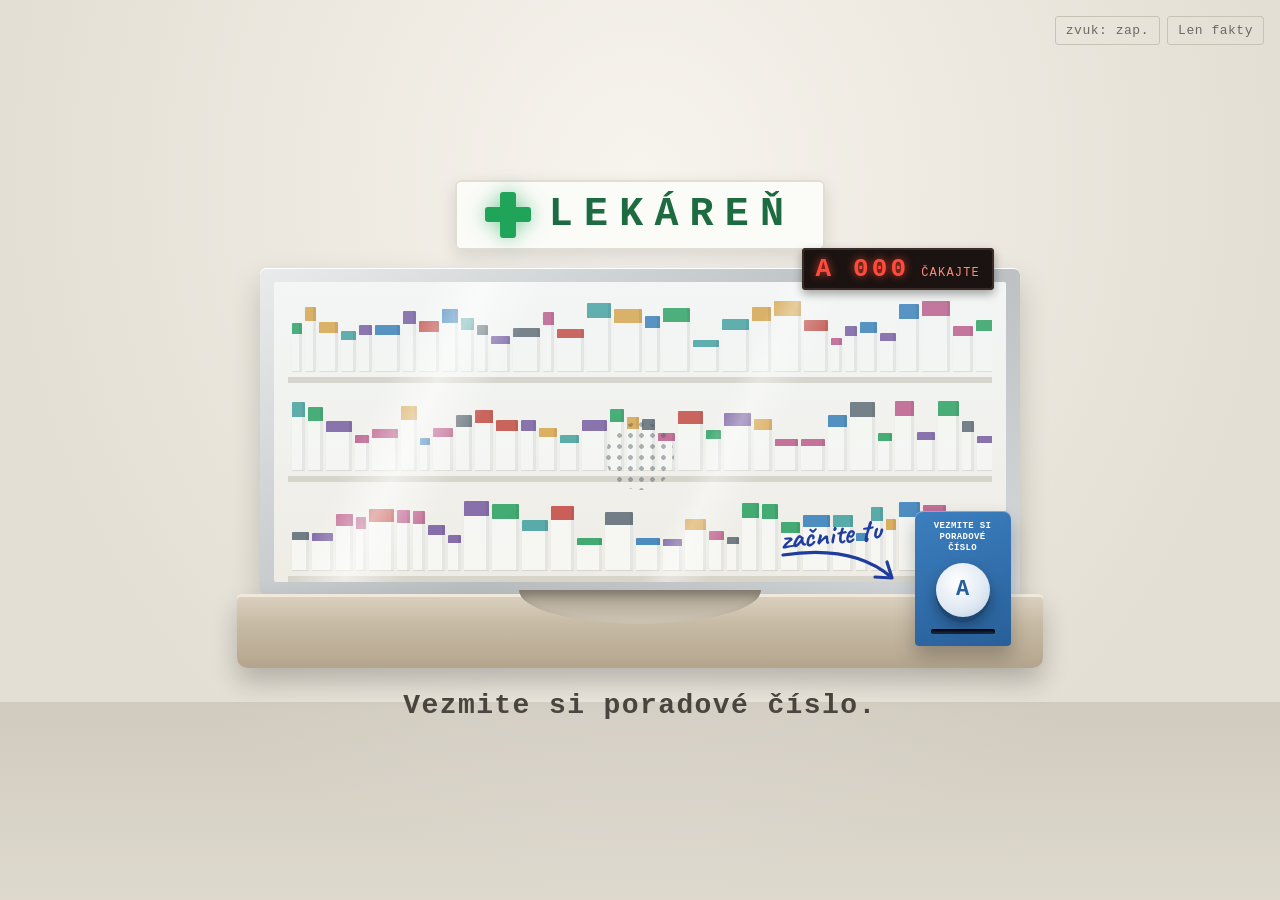
==== index.html @ cc77c257 "zverejnenie 2026-11-03 (twitter@22cfc3b)" ====
<!DOCTYPE html>
<html lang="sk">
<head>
<meta charset="utf-8">
<meta name="viewport" content="width=device-width, initial-scale=1">
<title>Ste na rade — lieková politika z prvej línie</title>
<meta name="description" content="Názory lekárnika na liekovú politiku ako pás z pokladničnej tlačiarne. Prototyp.">
<link rel="icon" href="data:image/svg+xml,%3Csvg xmlns=%22http://www.w3.org/2000/svg%22 viewBox=%220 0 16 16%22%3E%3Crect x=%223%22 y=%221%22 width=%2210%22 height=%2214%22 fill=%22%23f4f1ea%22/%3E%3Crect x=%225%22 y=%227%22 width=%226%22 height=%222%22 fill=%22%23c8322a%22/%3E%3C/svg%3E">
<link rel="stylesheet" href="styl.css">
</head>
<body class="na-uvode">

<button id="len-fakty" class="roh" type="button" aria-haspopup="dialog">Len fakty</button>
<button id="zvuk" class="roh roh-2" type="button" aria-pressed="true" title="Zvuk">zvuk: zap.</button>

<!-- SCÉNA 0: lekáreň, okienko a poradové číslo -->
<section id="uvod" aria-label="Úvod">
  <div class="lekaren">
    <div class="tabula" aria-hidden="true"><span class="kriz"></span><span class="tabula-text">LEKÁREŇ</span></div>

    <div class="okno-ram">
      <div class="displej" aria-live="polite"><span class="displej-cislo" id="displej-cislo">A&nbsp;000</span><span class="displej-okienko" id="displej-okienko">čakajte</span></div>
      <div class="okno">
        <div class="regaly" id="regaly" aria-hidden="true"></div>
        <div class="sklo-odlesk" aria-hidden="true"></div>
        <div class="mriezka" aria-hidden="true"></div>
      </div>
    </div>

    <div class="pult-lekarne">
      <div class="miska-vydaj" aria-hidden="true"></div>
      <div class="automat">
        <div class="automat-stitok">Vezmite si<br>poradové číslo</div>
        <button id="zvoncek" class="automat-tlacidlo" type="button" aria-label="Vziať si poradové číslo a začať">
          <span>A</span>
        </button>
        <div class="automat-strbina" aria-hidden="true"></div>
        <div class="sem-pero" aria-hidden="true">
          <span class="sem-text">začnite tu</span>
          <svg viewBox="0 0 120 50"><path class="sem-sipka" d="M6 8 C 46 2, 86 6, 114 30"/><path class="sem-hrot" d="M98 30 L 115 31 L 110 15"/></svg>
        </div>
        <div class="poradovy-listok" id="poradovy-listok" aria-hidden="true">
          <small>LEKÁREŇ</small><b>A 001</b><small>okienko 1</small>
        </div>
      </div>
    </div>
  </div>
  <p class="ste-na-rade" id="ste-na-rade">Vezmite si poradové číslo.</p>
</section>

<!-- TLAČIAREŇ + PÁS -->
<main id="pult" hidden>
  <div class="tlaciaren" aria-hidden="true"><div class="strbina"></div></div>

  <div id="stol" class="stol">
  <article id="pas" class="pas stara" aria-live="polite">
    <!-- Scéna 1: účtenka (č. 010) -->
    <div class="r stred tlmene">LEKÁREŇ ▒▒▒▒▒▒▒▒</div>
    <div class="r stred tlmene">▒▒▒▒▒▒▒▒▒▒ ▒▒ · IČO ▒▒▒▒▒▒▒▒</div>
    <div class="r ciara"></div>
    <div class="r riadok"><span>Liek na cholesterol, 90 tbl</span><span>1,76</span></div>
    <div class="r drobne">úhrada ZP 2,97</div>
    <div class="r riadok"><span>Biologický liek, injekcia</span><span>0,00</span></div>
    <div class="r drobne"><span id="dokaz1">úhrada ZP 1&nbsp;957,64</span></div>
    <div class="r riadok tlmene"><span>zaokrúhlenie</span><span>−0,01</span></div>
    <div class="r ciara"></div>
    <div class="r velke"><span>SPOLU</span><span>1,75&nbsp;€</span></div>
    <div class="r ciara bodky"></div>

    <div class="r stieracie" id="stieracie">
      <div class="pod rukou" aria-label="Dopísané perom: za vás zaplatila poisťovňa 1 960,61 eur">
        <div class="ruka-1">za vás zaplatila poisťovňa:</div>
        <div class="ruka-2">1&nbsp;960,61&nbsp;€</div>
        <svg class="podciarknutie" viewBox="0 0 220 14" aria-hidden="true"><path d="M4 9 C 40 3, 80 12, 120 6 S 190 4, 216 8"/></svg>
      </div>
      <canvas id="vrstva" aria-hidden="true"></canvas>
      <button id="odkryt" class="odkryt" type="button">alebo odkryť klávesnicou</button>
    </div>

    <div class="r po-odkryti stred tlmene drobne-pozn">↑ dopísané perom. Na doklade je to len v drobnom riadku „úhrada ZP“.</div>
    <div class="trhanie" aria-hidden="true"></div>
  </article>

  <!-- Správna účtenka (návrh z č. 010) -->
  <article id="pas2" class="pas novy" hidden>
    <div class="r rukou odozva" id="odozva1"></div>
    <div class="r stred maly cerveny">Takto by mohla vyzerať</div>
    <div class="r stred tlmene">LEKÁREŇ ▒▒▒▒▒▒▒▒</div>
    <div class="r ciara"></div>
    <div class="r riadok"><span>Liek na cholesterol, 90 tbl</span></div>
    <div class="r riadok"><span>Biologický liek, injekcia</span></div>
    <div class="r ciara"></div>
    <div class="r suma"><span>Hodnota liekov</span><b>1&nbsp;962,37&nbsp;€</b></div>
    <div class="r suma hlavna"><span>Uhradila vaša poisťovňa</span><b>1&nbsp;960,61&nbsp;€</b></div>
    <div class="r suma"><span>Váš doplatok</span><b>1,76&nbsp;€</b></div>
    <div class="r ciara bodky"></div>
    <div class="r stred">Vaše dnešné lieky z 99,9&nbsp;% zaplatilo verejné zdravotné poistenie. Odvody všetkých poistencov, aj vaše.</div>
    <div class="r zdroj">Zdroj: skutočný doklad z lekárne, október 2026, anonymizovaný. Príspevok č. 10.</div>
    <div class="r ciara bodky"></div>
    <div class="r stred dalsi"><button class="dalsi-btn" id="na-scenu2" type="button">Ďalší, prosím ›</button></div>
    <div class="trhanie" aria-hidden="true"></div>
  </article>
  </div>

  <!-- SCÉNA 2: 1 cent za 5 centov (č. 001) -->
  <div id="stol2" class="stol" hidden>
  <article id="pas3" class="pas stara" aria-live="polite">
    <div class="r stred tlmene">LEKÁREŇ ▒▒▒▒▒▒▒▒</div>
    <div class="r ciara"></div>
    <div class="r riadok"><span>Výživa na lekársky predpis</span><span>0,01</span></div>
    <div class="r drobne">úhrada ZP 37,40</div>
    <div class="r ciara"></div>
    <div class="r velke"><span>DOPLATOK</span><span>0,01&nbsp;€</span></div>
    <div class="r ciara bodky"></div>
    <div class="r stred maly">platba v hotovosti</div>

    <div class="r po-minci riadok"><span>zaokrúhlenie</span><span>+0,04</span></div>
    <div class="r po-minci velke"><span>HOTOVOSŤ</span><span>0,05&nbsp;€</span></div>
    <div class="r po-platbe riadok"><span>prijaté</span><span id="prijate">0,05</span></div>
    <div class="r po-platbe riadok tlmene"><span>vrátené</span><span id="vratene">0,00</span></div>
    <div class="r po-platbe rukou poznamka-pero">liek za 1 cent, zaplatené 5 centov</div>
    <div class="r po-platbe stred dalsi"><button class="dalsi-btn" id="vynimka" type="button">Je to výnimka?</button></div>

    <div class="r po-vynimke stred maly">všetky lieky s doplatkom v zozname</div>
    <div class="r po-vynimke bodky-graf"><canvas id="bodky" role="img" aria-label="2 510 bodiek: 1 992 plných a 518 prázdnych"></canvas></div>
    <div class="r po-vynimke stred legenda">● nekončí na 0 ani 5 centov &nbsp; ○ končí</div>
    <div class="r po-vynimke stred obrovske-cierne"><span id="dokaz2">79&nbsp;%</span></div>
    <div class="r po-vynimke stred">doplatkov sa v hotovosti nedá zaplatiť presne<br>(1&nbsp;992 z 2&nbsp;510 liekov).</div>
    <div class="r po-vynimke stred tlmene">51 liekov má doplatok pod 10 centov.</div>
    <div class="r po-vynimke zdroj">Zdroj: zoznam kategorizovaných liekov MZ SR k 1. 10. 2026, lieky na recept v lekárni. Bloček z lekárne, október 2026. Príspevok č. 1.</div>
    <div class="trhanie" aria-hidden="true"></div>
  </article>

  <article id="pas4" class="pas novy" hidden>
    <div class="r rukou odozva" id="odozva2"></div>
    <div class="r stred maly cerveny">Takto by to mohlo byť</div>
    <div class="r stred tlmene">LEKÁREŇ ▒▒▒▒▒▒▒▒</div>
    <div class="r ciara"></div>
    <div class="r riadok"><span>Výživa na lekársky predpis</span><span>0,00</span></div>
    <div class="r ciara"></div>
    <div class="r velke cerveny"><span>DOPLATOK</span><span>0,00&nbsp;€</span></div>
    <div class="r ciara bodky"></div>
    <div class="r navrh-riadok"><b>1.</b> Doplatok v zozname je vždy násobkom 5 centov.</div>
    <div class="r navrh-riadok"><b>2.</b> Doplatok pod 0,10&nbsp;€ je 0&nbsp;€.</div>
    <div class="r stred">Zaokrúhli sa raz, v zozname. Nie každý deň pri tisíckach pokladní. V hotovosti aj kartou rovnaká suma.</div>
    <div class="r ciara bodky"></div>
    <div class="r stred dalsi"><button class="dalsi-btn" id="na-scenu3" type="button">Ďalší, prosím ›</button></div>
    <div class="trhanie" aria-hidden="true"></div>
  </article>
  </div>

  <!-- SCÉNA 3: Tá istá tableta, dve ceny (č. 012) -->
  <div id="stol3" class="stol" hidden>
  <article id="pas5" class="pas stara" aria-live="polite">
    <div class="r stred tlmene">LEKÁREŇ ▒▒▒▒▒▒▒▒</div>
    <div class="r ciara"></div>
    <div class="r riadok"><span>Jardiance 10 mg · 1 tableta</span></div>
    <div class="r drobne">oficiálna cena bez DPH, vrátane prirážok</div>
    <div class="r ciara"></div>
    <div class="r velke"><span>SLOVENSKO</span><span>1,32&nbsp;€</span></div>
    <div class="r ciara bodky"></div>

    <div class="r po-hranici riadok"><span>Nemecko, rovnaká tableta</span><span>1,99</span></div>
    <div class="r po-hranici rukou poznamka-pero">o 0,67 € viac za to isté</div>
    <div class="r po-hranici ciara"></div>
    <div class="r po-hranici stred maly">ale je 1,32 € skutočná cena?</div>
    <div class="r po-hranici stred">Pri chorobe obličiek platí neverejná zmluva so zľavou.</div>
    <div class="r po-hranici velke s-pruhom"><span>SKUTOČNÁ</span><button type="button" class="zaciernene" id="pruh" aria-label="Začiernená suma. Skúsiť odkryť.">&nbsp;</button></div>
    <div class="r po-hranici stred tlmene drobne-pozn" id="pruh-pokyn">kliknite na čierny pruh</div>
    <div class="r po-pruhu rukou poznamka-pero">Výška zľavy je v dokumentoch začiernená. Nevie ju pacient, lekárnik ani verejnosť.</div>
    <div class="r po-pruhu zdroj">Zdroj: zoznam kategorizovaných liekov MZ SR k 1. 10. 2026 (90 tbl 124,88 € s 5 % DPH), DocMorris 15. 10. 2026 (100 tbl 236,43 € s 19 % DPH), rozhodnutie MZ SR R 9021. Príspevok č. 12.</div>
    <div class="trhanie" aria-hidden="true"></div>
  </article>

  <article id="pas6" class="pas novy" hidden>
    <div class="r rukou odozva" id="odozva3"></div>
    <div class="r stred maly cerveny">Takto by to mohlo byť</div>
    <div class="r stred tlmene">LEKÁREŇ ▒▒▒▒▒▒▒▒</div>
    <div class="r ciara"></div>
    <div class="r riadok"><span>Jardiance 10 mg · 1 tableta</span></div>
    <div class="r ciara"></div>
    <div class="r velke cerveny"><span>CENA</span><span>JEDNA&nbsp;PRE&nbsp;EÚ</span></div>
    <div class="r ciara bodky"></div>
    <div class="r navrh-riadok"><b>1.</b> Ceny liekov vyjednávať spoločne za celú EÚ, nie 27 tajných dohôd.</div>
    <div class="r navrh-riadok"><b>2.</b> Kým sa štáty dohodnú: doma zverejniť ročný súhrn, koľko ušetrili všetky dôverné zmluvy spolu.</div>
    <div class="r stred">Kupujúci so 450 miliónmi ľudí má inú vyjednávaciu silu ako Slovensko s piatimi miliónmi.</div>
    <div class="r ciara bodky"></div>
    <div class="r stred dalsi"><button class="dalsi-btn" id="na-scenu4" type="button">Ďalší, prosím ›</button></div>
    <div class="trhanie" aria-hidden="true"></div>
  </article>
  </div>

  <div id="hranica" class="platba hranica" hidden>
    <p class="pokyn rukou" id="hranica-pokyn">Potiahnite tabletu cez hranicu.</p>
    <div class="cena-tablety" id="cena-tab" aria-live="polite">1,32&nbsp;€</div>
    <div class="trat" id="trat">
      <span class="krajina vlavo">SLOVENSKO</span>
      <span class="ciara-hranice" aria-hidden="true"></span>
      <span class="krajina vpravo">NEMECKO</span>
      <button class="tableta" id="tableta" type="button" aria-label="Tableta Jardiance. Šípkou doprava ju posuniete do Nemecka."></button>
    </div>
  </div>

  <!-- SCÉNA 4: Liek v boxe (č. 013) -->
  <div id="stol4" class="stol" hidden>
  <article id="pas7" class="pas stara" aria-live="polite">
    <div class="r stred tlmene">E-SHOP LEKÁRNE ▒▒▒▒▒▒</div>
    <div class="r stred maly">objednávka</div>
    <div class="r ciara"></div>
    <div class="r riadok"><span>Paralen 500, 1 balenie</span></div>
    <div class="r drobne">uchovávajte pri teplote do 25 °C</div>
    <div class="r ciara"></div>
    <div class="r riadok"><span>doprava</span><span>výdajný box</span></div>
    <div class="r riadok tlmene"><span>uloženie v boxe</span><span>až 2 dni</span></div>
    <div class="r ciara bodky"></div>

    <div class="r po-lete stred maly">leto 2026</div>
    <div class="r po-lete stred">Tretie najteplejšie leto od roku 1931.</div>
    <div class="r po-lete riadok"><span>Hurbanovo, dni nad 30 °C</span><span>56</span></div>
    <div class="r po-lete velke"><span>MAX.</span><span>42,2&nbsp;°C</span></div>
    <div class="r po-lete drobne">6. 8. 2026, Dolné Plachtince, v tieni, rekord SR</div>
    <div class="r po-lete ciara"></div>
    <div class="r po-lete stred maly">záznam teploty</div>
    <div class="r po-lete riadok"><span>v lekárni</span><span>každé 2 hodiny</span></div>
    <div class="r po-lete drobne">kalibrovaný teplomer, záznamy 12 mesiacov</div>
    <div class="r po-lete velke s-pruhom"><span>V BOXE</span><span id="dokaz4">—</span></div>
    <div class="r po-lete zdroj">Zdroj: SHMÚ, zhodnotenie leta 2026; vyhláška 129/2012 Z. z. § 30; vyhláška 21/2012 Z. z. § 5; písomná informácia Paralen 500. Príspevok č. 13.</div>
    <div class="trhanie" aria-hidden="true"></div>
  </article>

  <article id="pas8" class="pas novy" hidden>
    <div class="r rukou odozva" id="odozva4"></div>
    <div class="r stred maly cerveny">Takto by to mohlo byť</div>
    <div class="r stred tlmene">E-SHOP LEKÁRNE ▒▒▒▒▒▒</div>
    <div class="r ciara"></div>
    <div class="r riadok"><span>Paralen 500, 1 balenie</span></div>
    <div class="r drobne">uchovávajte pri teplote do 25 °C</div>
    <div class="r ciara"></div>
    <div class="r velke cerveny"><span>TEPLOTA</span><span>ZAZNAMENANÁ</span></div>
    <div class="r ciara bodky"></div>
    <div class="r navrh-riadok"><b>1.</b> Liek s teplotnou požiadavkou posielať len so záznamom teploty. Stačí jednorazový teplotný indikátor v zásielke.</div>
    <div class="r navrh-riadok"><b>2.</b> Lieky do výdajných boxov neposielať. Doplniť to do vyhlášky.</div>
    <div class="r navrh-riadok"><b>3.</b> Pri kontrole internetového výdaja kontrolovať aj prepravu, nielen lekáreň.</div>
    <div class="r stred">Rovnaký liek, rovnaké pravidlá.</div>
    <div class="r ciara bodky"></div>
    <div class="r stred">Ďakujeme. Boli ste posledný v rade.</div>
    <div class="r stred dalsi"><button class="dalsi-btn" id="na-recept" type="button">Váš recept ›</button></div>
    <div class="trhanie" aria-hidden="true"></div>
  </article>
  </div>

  <div id="leto" class="platba leto" hidden>
    <p class="pokyn rukou" id="leto-pokyn">Podržte tlačidlo. Leto 2026 začína.</p>
    <div class="leto-scena">
      <div class="box" aria-hidden="true">
        <div class="dvierka"></div><div class="dvierka"></div><div class="dvierka"></div>
        <div class="dvierka otvorene"><span class="balenie">Paralen<br><small>do 25 °C</small></span></div>
        <div class="dvierka"></div><div class="dvierka"></div>
        <div class="box-stitok">VÝDAJNÝ BOX</div>
      </div>
      <div class="teplomer" aria-hidden="true">
        <div class="stupnica"><span style="bottom:calc(25/45*100%)">25</span><span style="bottom:calc(40/45*100%)">40</span></div>
        <div class="hranica-letaku" style="bottom:calc(25/45*100%)"><i>leták</i></div>
        <div class="rtut" id="rtut"></div>
      </div>
    </div>
    <div class="leto-udaje">
      <div><small>vonku v tieni</small><b id="leto-teplota">18,0&nbsp;°C</b></div>
      <div><small id="leto-mesiac">jún</small><b><span id="leto-dni">0 dní</span> nad 30&nbsp;°C</b></div>
    </div>
    <button class="podrzte" id="podrzte" type="button">podržte</button>
  </div>

  <!-- ZÁVER: váš recept -->
  <div id="stol5" class="stol" hidden>
  <article id="pas9" class="pas recept" aria-live="polite">
    <div class="r stred maly">váš recept</div>
    <div class="r stred tlmene drobne-pozn">Poskladaný z toho, ako ste hrali. Nikam sa neposiela.</div>
    <div class="r ciara"></div>
    <div class="r recept-obraz"><canvas id="plagat" width="1080" height="1350" role="img" aria-label="Váš recept: plagát z vašich pečiatok, mincí a lístkov"></canvas></div>
    <div class="r ciara bodky"></div>
    <div class="r stred dalsi"><button class="dalsi-btn" id="stiahni" type="button">Stiahnuť plagát (PNG)</button></div>
    <div class="r stred drobne-pozn">Celé príspevky: <a href="https://www.linkedin.com/in/juraj-zonnenschein" target="_blank" rel="noopener">LinkedIn</a> · <a href="https://x.com/jurzon" target="_blank" rel="noopener">X</a></div>
    <div class="r stred dalsi"><button class="dalsi-btn tichsie" id="znova" type="button">Ešte raz od začiatku</button></div>
    <div class="trhanie" aria-hidden="true"></div>
  </article>
  </div>

  <div id="platba" class="platba" hidden>
    <p class="pokyn rukou" id="pokyn">Zaplaťte doplatok 0,01 €. Kliknite na mincu.</p>
    <div class="mince" role="group" aria-label="Mince">
      <button class="minca medena" data-c="1" type="button" aria-label="1 cent"><b>1</b><i>cent</i></button>
      <button class="minca medena" data-c="2" type="button" aria-label="2 centy"><b>2</b><i>centy</i></button>
      <button class="minca medena" data-c="5" type="button" aria-label="5 centov"><b>5</b><i>centov</i></button>
      <button class="minca zlta" data-c="10" type="button" aria-label="10 centov"><b>10</b><i>centov</i></button>
    </div>
    <div class="miska" aria-live="polite"><span class="v-miske" id="v-miske"></span><span class="suma-misky" id="suma-misky">0,00&nbsp;€</span></div>
  </div>
</main>

<!-- CHVÍĽA TICHA: reflektor, veta perom, pečiatka -->
<div id="reflektor" class="reflektor" hidden aria-hidden="true"></div>
<p id="ticho-veta" class="ticho-veta rukou" hidden></p>
<div id="ticho-ovladanie" class="ticho-ovladanie" hidden>
  <p>Kliknite na doklad a opečiatkujte ho.</p>
  <button id="peciatkuj" type="button">opečiatkovať</button>
</div>

<!-- MEDZIOBRAZOVKA: otáznik a lístky s nápadmi -->
<div id="medzi" class="medzi" hidden role="dialog" aria-modal="true" aria-labelledby="medzi-otazka">
  <svg class="otaznik" viewBox="0 0 200 240" aria-hidden="true">
    <path class="otaznik-tah" d="M58 78 C 52 30, 110 14, 138 42 C 166 70, 150 104, 118 120 C 98 130, 96 146, 98 168"/>
    <path class="otaznik-bod" d="M97 204 c 3 -4, 8 -2, 6 3 c -2 4, -8 3, -6 -3"/>
  </svg>
  <p id="medzi-otazka" class="otazka rukou"></p>
  <div class="listky" id="listky"></div>
  <p class="medzi-pozn">Vyberte jeden lístok. Nikam sa neposiela, ostáva len vo vašom prehliadači.</p>
</div>

<!-- LEN FAKTY -->
<dialog id="fakty" aria-label="Len fakty">
  <form method="dialog"><button class="zavriet" aria-label="Zavrieť">×</button></form>
  <h2>Len fakty</h2>
  <h3>Účtenka má ukázať, čo zaplatila poisťovňa</h3>
  <p>Pacient si odniesol lieky v hodnote 1&nbsp;962,37&nbsp;€ a zaplatil 1,75&nbsp;€. Poisťovňa uhradila 1&nbsp;960,61&nbsp;€ (99,9&nbsp;%). Na účtenke je najväčším písmom suma 1,75&nbsp;€.</p>
  <p><b>Návrh:</b> doklad z lekárne bude mať tri riadky veľkým písmom: hodnota liekov, úhrada poisťovne, doplatok. Lekáreň tieto údaje pri výdaji má.</p>
  <p class="tlmene">Zdroj: skutočný doklad z lekárne, október 2026, anonymizovaný.</p>
  <h3>1 cent za 5 centov</h3>
  <p>Na bločku z lekárne: doplatok za výživu na lekársky predpis 0,01&nbsp;€, zaokrúhlenie 0,04&nbsp;€, v hotovosti 0,05&nbsp;€. V zozname kategorizovaných liekov má 79&nbsp;% doplatkov (1&nbsp;992 z 2&nbsp;510) sumu, ktorá nekončí na 0 ani 5 centov, a 51 liekov má doplatok pod 10 centov.</p>
  <p><b>Návrh:</b> doplatok v zozname je vždy násobkom 5 centov a doplatok pod 0,10&nbsp;€ je 0&nbsp;€. Zaokrúhli sa raz, v zozname, a v hotovosti aj kartou sa zaplatí rovnako.</p>
  <p class="tlmene">Zdroj: zoznam kategorizovaných liekov MZ SR k 1. 10. 2026 (lieky na recept v lekárni).</p>
  <h3>Tá istá tableta, dve ceny</h3>
  <p>Jardiance 10 mg stojí na Slovensku oficiálne 1,32&nbsp;€ za tabletu a v Nemecku 1,99&nbsp;€ (bez DPH, vrátane prirážok distribúcie a lekárne). Pri chronickej chorobe obličiek platí na Slovensku neverejná zmluva so zľavou; jej výška je v dokumentoch začiernená.</p>
  <p><b>Návrh:</b> ceny liekov vyjednávať spoločne za celú EÚ namiesto 27 tajných dohôd. Kým sa na tom štáty dohodnú, zverejňovať aspoň ročný súhrn, koľko ušetrili všetky dôverné zmluvy spolu.</p>
  <p class="tlmene">Zdroj: zoznam kategorizovaných liekov MZ SR k 1. 10. 2026, DocMorris 15. 10. 2026, rozhodnutie MZ SR R 9021.</p>
  <h3>Liek v boxe</h3>
  <p>V letáku Paralenu stojí „Uchovávajte pri teplote do 25&nbsp;°C“. V lekárni teplotu stráži kalibrovaný teplomer so záznamom aspoň každé dve hodiny, záznamy sa uchovávajú 12 mesiacov. Ten istý liek z e-shopu môže vo výdajnom boxe čakať aj dva dni a teplotu v ňom nezapisuje nikto. Leto 2026 bolo podľa SHMÚ tretie najteplejšie od roku 1931; v Hurbanove bolo 56 dní nad 30&nbsp;°C a 6. 8. 2026 namerali v Dolných Plachtinciach 42,2&nbsp;°C v tieni, nový rekord SR.</p>
  <p><b>Návrh:</b> liek s teplotnou požiadavkou posielať len so záznamom teploty (stačí jednorazový indikátor), lieky do výdajných boxov neposielať a doplniť to do vyhlášky, pri kontrole internetového výdaja kontrolovať aj prepravu.</p>
  <p class="tlmene">Zdroj: SHMÚ, zhodnotenie leta 2026; vyhlášky 129/2012 Z. z. a 21/2012 Z. z.</p>
</dialog>

<script src="skript.js"></script>
</body>
</html>
---- styl.css ----
/* Caveat (SIL OFL 1.1, pisma/OFL.txt) — lokálne, bez Google Fonts */
@font-face { font-family: "Caveat"; font-style: normal; font-weight: 400 700; font-display: swap;
  src: url(pisma/caveat-latin-ext.woff2) format("woff2");
  unicode-range: U+0100-02BA, U+02BD-02C5, U+02C7-02CC, U+02CE-02D7, U+02DD-02FF, U+0304, U+0308, U+0329, U+1D00-1DBF, U+1E00-1E9F, U+1EF2-1EFF, U+2020, U+20A0-20AB, U+20AD-20C4, U+2113, U+2C60-2C7F, U+A720-A7FF; }
@font-face { font-family: "Caveat"; font-style: normal; font-weight: 400 700; font-display: swap;
  src: url(pisma/caveat-latin.woff2) format("woff2");
  unicode-range: U+0000-00FF, U+0131, U+0152-0153, U+02BB-02BC, U+02C6, U+02DA, U+02DC, U+0304, U+0308, U+0329, U+2000-206F, U+20AC, U+2122, U+2191, U+2193, U+2212, U+2215, U+FEFF, U+FFFD; }

/* „Ste na rade“ — termopapier, čierna tlač, jedna červená. */
:root {
  --noc: #0d0c0b;
  --papier: #f4f1ea;
  --papier-tien: #e6e1d6;
  --tlac: #1b1a18;
  --tlmene: #8a857b;
  --cervena: #c8322a;
  --pero: #1f3d9e;
  --peciatka: #5b3a9a;
  --teplo: #e08a3c;
  --rukopis: "Caveat", "Ink Free", "Segoe Print", "Bradley Hand", "Noteworthy", "Chalkboard SE", "Comic Sans MS", cursive;
  --svetlo: #ffd9a0;
  --mono: ui-monospace, "Cascadia Mono", "Consolas", "Courier New", monospace;
}
* { box-sizing: border-box; }
[hidden] { display: none !important; }
body.na-uvode { overflow: hidden; }
html, body { margin: 0; background: var(--noc); color: var(--papier); }
body { font-family: var(--mono); min-height: 100vh; overflow-x: hidden; }

/* ---------- rohové tlačidlá ---------- */
.roh {
  position: fixed; top: 16px; right: 16px; z-index: 50;
  font: 13px var(--mono); letter-spacing: .04em;
  background: transparent; color: var(--tlmene);
  border: 1px solid #3a3733; border-radius: 3px; padding: 6px 10px; cursor: pointer;
}
.roh-2 { right: 120px; }
.roh:hover, .roh:focus-visible { color: var(--papier); border-color: var(--papier); outline: none; }

/* ---------- scéna 0: lekáreň, okienko a poradové číslo ---------- */
body { transition: background-color 1.2s ease; }
body.na-uvode { background: #ebe7de; color: #2a2723; }
body.na-uvode .roh { color: #6f6a61; border-color: #c9c3b6; }
body.na-uvode .roh:hover, body.na-uvode .roh:focus-visible { color: #1b1a18; border-color: #1b1a18; }
#uvod {
  min-height: 100vh; display: grid; place-items: center; align-content: center; gap: 22px; padding: 30px 16px;
  background:
    linear-gradient(transparent 78%, rgba(120,110,95,.18) 78%, rgba(120,110,95,.05)),
    radial-gradient(ellipse at 50% 20%, #f7f4ee, #e4dfd4 70%);
  transition: opacity .9s ease, transform 1.2s cubic-bezier(.6, 0, .2, 1);
}
#uvod.odchod { opacity: 0; transform: scale(1.7) translateY(4%); pointer-events: none; }
.lekaren { width: min(92vw, 760px); display: grid; justify-items: center; }

/* tabuľa so zeleným krížom */
.tabula {
  display: flex; align-items: center; gap: 18px; padding: 12px 30px; margin-bottom: 18px;
  background: #fbfbf8; border-radius: 6px; box-shadow: 0 6px 18px rgba(0,0,0,.12), inset 0 0 0 2px #e2ddd2;
}
.kriz {
  --k: clamp(34px, 6vw, 46px); width: var(--k); height: var(--k); position: relative; filter: drop-shadow(0 0 10px rgba(30,170,90,.55));
  animation: kriz-svieti 3s ease-in-out infinite;
}
.kriz::before, .kriz::after { content: ""; position: absolute; background: #1fa45a; border-radius: 3px; }
.kriz::before { left: 33%; right: 33%; top: 0; bottom: 0; }
.kriz::after { top: 33%; bottom: 33%; left: 0; right: 0; }
@keyframes kriz-svieti { 50% { filter: drop-shadow(0 0 16px rgba(30,170,90,.8)); } }
.tabula-text { font: 800 clamp(26px, 5vw, 40px) var(--mono); letter-spacing: .28em; color: #1d6b40; }

/* okno v hliníkovom ráme */
.okno-ram {
  position: relative; width: 100%; padding: 14px; border-radius: 6px;
  background: linear-gradient(145deg, #e9ebec, #b9bdc0 55%, #d7dadc);
  box-shadow: 0 14px 30px rgba(0,0,0,.18), inset 0 1px 0 #fff;
}
.displej {
  position: absolute; top: -20px; right: 26px; z-index: 2; display: flex; align-items: baseline; gap: 12px;
  padding: 6px 14px; border-radius: 4px; background: #1a1311; box-shadow: 0 4px 10px rgba(0,0,0,.35), inset 0 0 0 2px #3a2b26;
}
.displej-cislo { font: 700 26px var(--mono); letter-spacing: .12em; color: #ff4b3a; text-shadow: 0 0 8px rgba(255,75,58,.8); }
.displej-okienko { font: 12px var(--mono); letter-spacing: .1em; color: #ff8a7a; text-transform: uppercase; }
.displej.blika .displej-cislo { animation: led 0.35s steps(2) 4; }
@keyframes led { 50% { opacity: .15; } }
.okno {
  position: relative; height: clamp(190px, 34vw, 300px); overflow: hidden; border-radius: 2px;
  background: linear-gradient(#fdfcf9, #f1ede5);
}
.regaly { position: absolute; inset: 12px 14px 0; display: grid; grid-template-rows: repeat(3, 1fr); gap: 10px; filter: blur(.6px) saturate(.9); opacity: .92; }
.polica { position: relative; display: flex; align-items: flex-end; gap: 3px; padding: 0 4px 6px; border-bottom: 6px solid #d8d2c6; overflow: hidden; }
.skatulka { flex: none; border-radius: 1px; box-shadow: inset -3px 0 0 rgba(0,0,0,.08), 0 1px 1px rgba(0,0,0,.12);
  background: linear-gradient(var(--f) 0 22%, #fbfaf6 22% 100%); }
.sklo-odlesk {
  position: absolute; inset: 0; pointer-events: none;
  background:
    linear-gradient(115deg, transparent 18%, rgba(255,255,255,.55) 24%, transparent 31%),
    linear-gradient(115deg, transparent 58%, rgba(255,255,255,.35) 61%, transparent 66%),
    linear-gradient(rgba(190,215,225,.16), rgba(190,215,225,.06));
}
.mriezka { /* hovorové okienko v skle */
  position: absolute; left: 50%; top: 58%; width: 74px; height: 74px; margin: -37px 0 0 -37px; border-radius: 50%;
  background: radial-gradient(circle, rgba(80,90,95,.45) 2px, transparent 2.6px) 0 0 / 11px 11px;
  -webkit-mask: radial-gradient(circle, #000 64%, transparent 66%); mask: radial-gradient(circle, #000 64%, transparent 66%);
  box-shadow: 0 0 0 3px rgba(150,160,165,.5);
}

/* pult s výdajnou miskou a automatom */
.pult-lekarne {
  position: relative; width: 106%; height: 74px; margin-top: -2px; border-radius: 4px 4px 10px 10px;
  background: linear-gradient(#dcd2c1, #c8bba5 40%, #b3a58d);
  box-shadow: 0 14px 26px rgba(0,0,0,.22), inset 0 3px 0 #efe8db;
}
.miska-vydaj {
  position: absolute; left: 50%; top: -4px; width: 30%; height: 34px; margin-left: -15%;
  border-radius: 0 0 50% 50% / 0 0 100% 100%; background: linear-gradient(#a9a08f, #cfc6b5);
  box-shadow: inset 0 6px 10px rgba(0,0,0,.25);
}
.automat {
  position: absolute; right: 4%; bottom: 22px; width: 96px; padding: 10px 8px 12px; border-radius: 8px 8px 4px 4px;
  background: linear-gradient(160deg, #3c7fbf, #285f99); color: #fff; text-align: center;
  box-shadow: 0 10px 20px rgba(0,0,0,.25), inset 0 1px 0 rgba(255,255,255,.35);
}
.automat-stitok { font: 700 9px/1.25 var(--mono); letter-spacing: .04em; text-transform: uppercase; margin-bottom: 8px; }
.automat-tlacidlo {
  width: 54px; height: 54px; border-radius: 50%; cursor: pointer; border: 0;
  font: 800 22px var(--mono); color: #285f99;
  background: radial-gradient(circle at 40% 35%, #ffffff, #dfe8f2 60%, #b8c8da);
  box-shadow: 0 5px 0 #1d4775, 0 8px 14px rgba(0,0,0,.35);
  transition: transform .1s, box-shadow .1s;
  animation: vyzva 1.8s ease-in-out infinite;
}
@keyframes vyzva { 50% { box-shadow: 0 5px 0 #1d4775, 0 8px 14px rgba(0,0,0,.35), 0 0 0 10px rgba(255,255,255,.25); } }
.automat-tlacidlo:hover { transform: translateY(-1px); }
.automat-tlacidlo:active, .automat-tlacidlo:disabled { transform: translateY(4px); box-shadow: 0 1px 0 #1d4775, 0 3px 6px rgba(0,0,0,.3); animation: none; }
.automat-tlacidlo:focus-visible { outline: 3px dashed #1fa45a; outline-offset: 5px; }
.automat-strbina { width: 64px; height: 5px; margin: 12px auto 0; border-radius: 3px; background: #0f2740; box-shadow: inset 0 2px 2px #000; }
.poradovy-listok {
  position: absolute; left: 50%; top: 100%; width: 70px; margin-left: -35px; padding: 6px 4px 8px; z-index: -1;
  display: grid; gap: 1px; text-align: center; color: #1b1a18; background: #fbfaf6;
  font-family: var(--mono); box-shadow: 0 6px 12px rgba(0,0,0,.25);
  transform: translateY(-100%); transition: transform 1.1s steps(9, end);
  clip-path: polygon(0 0, 100% 0, 100% 92%, 90% 100%, 80% 92%, 70% 100%, 60% 92%, 50% 100%, 40% 92%, 30% 100%, 20% 92%, 10% 100%, 0 92%);
}
.poradovy-listok small { font-size: 7px; letter-spacing: .12em; color: #6f6a61; }
.poradovy-listok b { font-size: 20px; }
#uvod.lístok-von .poradovy-listok, #uvod.listok-von .poradovy-listok { transform: translateY(-14px); }
.ste-na-rade { margin: 0; font: 600 clamp(20px, 3vw, 28px) var(--mono); letter-spacing: .05em; color: #4a463f; transition: color .4s; }
#uvod.na-rade .ste-na-rade { color: #1b1a18; font-size: clamp(26px, 4vw, 38px); }
@media (max-width: 600px) {
  .automat { right: 2%; width: 84px; bottom: 18px; }
  .displej { right: 12px; }
  .displej-cislo { font-size: 20px; }
}

/* ---------- tlačiareň a pás ---------- */
#pult { display: flex; flex-direction: column; align-items: center; padding: 0 16px 40vh; }
.tlaciaren {
  position: sticky; top: 0; z-index: 10; width: min(100%, 460px); height: 64px;
  background: linear-gradient(#2b2825, #1d1b19); border-radius: 0 0 10px 10px;
  box-shadow: 0 12px 30px rgba(0,0,0,.6);
}
.strbina {
  position: absolute; left: 6%; right: 6%; bottom: 10px; height: 6px;
  background: #050505; border-radius: 3px; box-shadow: inset 0 2px 3px #000;
}
.pas {
  position: relative; width: min(calc(100% - 24px), 400px); margin-top: -14px;
  background:
    url("data:image/svg+xml,%3Csvg xmlns='http://www.w3.org/2000/svg' width='160' height='160'%3E%3Cfilter id='n'%3E%3CfeTurbulence type='fractalNoise' baseFrequency='.9' numOctaves='2' stitchTiles='stitch'/%3E%3CfeColorMatrix values='0 0 0 0 0  0 0 0 0 0  0 0 0 0 0  0 0 0 .06 0'/%3E%3C/filter%3E%3Crect width='100%25' height='100%25' filter='url(%23n)'/%3E%3C/svg%3E"),
    linear-gradient(90deg, var(--papier-tien), var(--papier) 6%, var(--papier) 94%, var(--papier-tien));
  color: var(--tlac); padding: 28px 26px 10px; font-size: 14px; line-height: 1.5;
  transition: transform 1.1s cubic-bezier(.5, 0, .2, 1), opacity 1.1s;
  box-shadow: 0 30px 60px rgba(0,0,0,.55);
  transform-origin: top center;
}
.r { opacity: 0; transform: translateY(-10px); max-height: 0; overflow: hidden;
     transition: opacity .25s, transform .25s, max-height .3s; }
.r.on { opacity: 1; transform: none; max-height: 600px; overflow: visible; }
.stred { text-align: center; }
.tlmene { color: var(--tlmene); }
.riadok, .velke { display: flex; justify-content: space-between; gap: 12px; }
.velke { font-size: 30px; font-weight: 700; letter-spacing: .02em; padding: 4px 0; }
.ciara.on { border-top: 1px dashed var(--tlac); margin: 10px 0; }
.ciara.bodky.on { border-top-style: dotted; border-top-width: 2px; }
.maly { font-size: 11px; letter-spacing: .18em; text-transform: uppercase; }

/* stieracia vrstva */
.stieracie { position: relative; margin: 14px -8px; }
.stieracie.on { min-height: 120px; }
.pod { padding: 18px 8px; text-align: center; }
.obrovske { font-size: clamp(34px, 9vw, 46px); font-weight: 800; color: var(--cervena); letter-spacing: -.01em; }
#vrstva { position: absolute; inset: 0; width: 100%; height: 100%; touch-action: none; cursor: crosshair; }
.stieracie.hotovo #vrstva { transition: opacity .6s; opacity: 0; pointer-events: none; }
.odkryt {
  position: absolute; left: 50%; bottom: -26px; transform: translateX(-50%);
  background: none; border: 0; font: 11px var(--mono); color: var(--tlmene); cursor: pointer;
  opacity: 0; white-space: nowrap;
}
.odkryt:focus-visible { opacity: 1; outline: 1px dashed var(--tlmene); }
.stieracie.hotovo .odkryt { display: none; }
.stieracie.hotovo .obrovske { animation: puls 1.2s ease 1; }
@keyframes puls { 30% { transform: scale(1.08); } 100% { transform: scale(1); } }

.navrh.on { border: 2px solid var(--tlac); padding: 10px 12px; margin: 12px 0; text-align: center; }
.zdroj { font-size: 11px; color: var(--tlmene); text-align: center; margin-top: 6px; }
.dalsi.on { margin-top: 6px; padding-bottom: 6px; }
.trhanie { /* odtrhnutý okraj: zúbky smerom dole */
  position: absolute; left: 0; right: 0; bottom: -9px; height: 9px;
  background: conic-gradient(from -45deg at 50% 100%, var(--papier) 90deg, transparent 0) 0 0 / 14px 100% repeat-x;
}
.pas { user-select: none; -webkit-user-select: none; }

@media (max-width: 600px) {
  .roh { top: auto; bottom: 14px; background: rgba(13,12,11,.85); }
}

/* ---------- stôl: stará a nová účtenka ---------- */
.stol { position: relative; width: 100%; display: flex; flex-direction: column; align-items: center; margin-top: -14px;
        transition: opacity .7s, transform .7s; }
.stol .pas { margin-top: 0; }
.stol .novy { order: -1; z-index: 2; }
.stara.odtrhnuta { animation: trhnutie .35s ease; }
@keyframes trhnutie { 40% { transform: translateY(14px) rotate(.6deg); } 100% { transform: none; } }
.stol.druha .stara { transform: rotate(-2.5deg) scale(.9); opacity: .55; margin-top: 46px; pointer-events: none; }
.stol.druha .stara .trhanie { display: none; }
.stol.prec { opacity: 0; transform: translateY(60px); pointer-events: none; }
@media (min-width: 960px) {
  .stol { display: grid; justify-items: center; align-items: start; }
  .stol > .pas { grid-area: 1 / 1; }
  .stol.druha .stara { transform: translateX(-112%) rotate(-5deg) scale(.88); margin-top: 60px; }
}
.cerveny { color: var(--cervena); }
.novy .suma { display: flex; justify-content: space-between; align-items: baseline; gap: 10px; padding: 3px 0; }
.novy .suma b { font-size: 24px; letter-spacing: .01em; white-space: nowrap; }
.novy .suma.hlavna { color: var(--cervena); }
.novy .suma.hlavna b { font-size: 30px; }
@media (max-width: 420px) {
  .novy .suma { flex-direction: column; align-items: flex-start; gap: 0; }
  .novy .suma b { align-self: flex-end; }
}

/* ---------- len fakty ---------- */
dialog {
  max-width: 560px; width: calc(100% - 32px); border: 0; border-radius: 4px;
  background: var(--papier); color: var(--tlac); font: 15px/1.6 system-ui, sans-serif; padding: 28px 30px;
}
dialog::backdrop { background: rgba(0,0,0,.7); }
dialog h2 { font: 700 13px var(--mono); letter-spacing: .2em; text-transform: uppercase; margin: 0 0 14px; }
dialog h3 { font-size: 17px; margin: 0 0 6px; }
.zavriet { position: absolute; top: 10px; right: 14px; background: none; border: 0; font-size: 26px; cursor: pointer; color: var(--tlac); }

@media (prefers-reduced-motion: reduce) {
  *, *::before, *::after { animation: none !important; transition: none !important; }
}

/* štítok na odloženej účtenke */
.stol.druha .stara::before {
  content: "DNES"; position: absolute; top: -30px; left: 0; right: 0; text-align: center;
  font: 600 12px var(--mono); letter-spacing: .3em; color: var(--tlmene);
}

/* drobný stĺpec úhrady ZP na dnešnej účtenke */
.drobne { font-size: 10px; color: var(--tlmene); padding-left: 1.5em; line-height: 1.3; }
.drobne-pozn { font-size: 11px; margin-top: 4px; }

/* poznámka perom (nie je súčasť tlače) */
.rukou { font-family: var(--rukopis); color: var(--pero); transform: rotate(-3deg); padding-top: 10px; }
.ruka-1 { font-size: 24px; line-height: 1.1; }
.ruka-2 { font-size: clamp(42px, 11vw, 54px); font-weight: 700; line-height: 1.15; }
.podciarknutie { display: block; width: 62%; margin: -4px auto 0; height: 14px; }
.podciarknutie path { fill: none; stroke: var(--pero); stroke-width: 2.4; stroke-linecap: round;
  stroke-dasharray: 240; stroke-dashoffset: 240; }
.stieracie.hotovo .podciarknutie path { animation: pis 0.9s .5s ease forwards; }
@keyframes pis { to { stroke-dashoffset: 0; } }
.stieracie.hotovo .obrovske, .stieracie.hotovo .rukou { animation: none; }

/* tlačidlo „Ďalší, prosím“ priamo na páse */
.dalsi-btn {
  font: 700 14px var(--mono); letter-spacing: .04em; color: var(--tlac); background: none;
  border: 2px solid var(--tlac); border-radius: 2px; padding: 8px 14px; margin: 4px 0 8px; cursor: pointer;
}
.dalsi-btn:hover, .dalsi-btn:focus-visible { background: var(--tlac); color: var(--papier); outline: none; }
.dalsi-btn:disabled { opacity: .35; cursor: default; background: none; color: var(--tlac); }

/* ---------- scéna 2: mince ---------- */
.poznamka-pero.on { font-size: 24px; text-align: center; margin: 10px 0 4px; }
.platba {
  width: min(calc(100% - 24px), 400px); margin: 34px auto 0; padding: 16px 18px 20px;
  background: linear-gradient(#24201c, #1a1714); border-radius: 8px;
  box-shadow: inset 0 1px 0 #3a342d, 0 20px 40px rgba(0,0,0,.5);
  text-align: center; transition: opacity .6s, transform .6s;
}
.platba.prec { opacity: 0; transform: translateY(30px); pointer-events: none; }
.pokyn { color: #a9b8ec; font-size: 22px; margin: 0 0 14px; transform: none; padding: 0; min-height: 1.3em; }
.mince { display: flex; justify-content: center; align-items: center; gap: 14px; flex-wrap: wrap; }
.minca {
  --d: 58px; width: var(--d); height: var(--d); border-radius: 50%; cursor: pointer;
  display: grid; place-content: center; line-height: 1; font-family: var(--mono); color: #3b2210;
  border: 0; box-shadow: inset 0 0 0 3px rgba(255,255,255,.18), inset 0 -4px 6px rgba(0,0,0,.35), 0 4px 8px rgba(0,0,0,.5);
  transition: transform .15s;
}
.minca b { font-size: 20px; }
.minca i { font-style: normal; font-size: 8px; letter-spacing: .1em; text-transform: uppercase; }
.minca.medena { background: radial-gradient(circle at 35% 30%, #f0b483, #b8693a 55%, #7c3f1d); }
.minca[data-c="1"] { --d: 46px; }
.minca[data-c="2"] { --d: 52px; }
.minca.zlta { background: radial-gradient(circle at 35% 30%, #fbe7a0, #c9a043 55%, #8a6a22); color: #4a3a10; }
.minca:hover, .minca:focus-visible { transform: translateY(-4px); outline: none; }
.minca:disabled { opacity: .4; cursor: default; transform: none; }
.miska {
  margin: 18px auto 0; width: 78%; height: 64px; border-radius: 0 0 50% 50% / 0 0 100% 100%;
  background: radial-gradient(ellipse at 50% 0, #0c0b0a 60%, #2c2722); position: relative; overflow: hidden;
  box-shadow: inset 0 6px 12px #000;
}
.v-miske { position: absolute; inset: 6px 0 0; display: flex; justify-content: center; flex-wrap: wrap; gap: 2px; padding: 0 20px; }
.v-miske .minca { --d: 26px; pointer-events: none; animation: dopad .45s cubic-bezier(.3,1.6,.6,1); }
.v-miske .minca b { font-size: 10px; }
.v-miske .minca i { display: none; }
@keyframes dopad { 0% { transform: translateY(-80px) scale(1.6); opacity: 0; } 100% { transform: none; opacity: 1; } }
.suma-misky { position: absolute; right: 14px; top: 4px; font: 12px var(--mono); color: var(--tlmene); }

.bodky-graf.on { margin: 8px 0 4px; }
#bodky { display: block; width: 100%; }
.legenda { font-size: 11px; color: var(--tlmene); }
.obrovske-cierne.on { font-size: 56px; font-weight: 800; line-height: 1.1; margin-top: 8px; }
.navrh-riadok.on { font-size: 15px; padding: 3px 0; }
.velke.cerveny { color: var(--cervena); }
@media (max-width: 420px) { .velke { font-size: 25px; } }

/* ---------- medziobrazovka: otáznik a lístky ---------- */
.medzi {
  position: fixed; inset: 0; z-index: 40; display: grid; place-content: center; justify-items: center;
  gap: 10px; padding: 24px; text-align: center;
  background: radial-gradient(ellipse at 50% 40%, rgba(20,18,16,.92), rgba(5,5,5,.97));
  opacity: 0; transition: opacity .8s;
}
.medzi.on { opacity: 1; }
.medzi.odchod { opacity: 0; pointer-events: none; }
.otaznik { width: clamp(90px, 16vw, 150px); height: auto; overflow: visible; }
.otaznik path { fill: none; stroke: #a9b8ec; stroke-width: 9; stroke-linecap: round; stroke-linejoin: round; }
.otaznik-tah { stroke-dasharray: 330; stroke-dashoffset: 330; }
.otaznik-bod { stroke-dasharray: 30; stroke-dashoffset: 30; stroke-width: 12; }
.medzi.on .otaznik-tah { animation: pis 1.1s .2s ease-in-out forwards; }
.medzi.on .otaznik-bod { animation: pis .25s 1.4s ease-out forwards; }
.otazka { color: #c9d3f5; font-size: clamp(28px, 5vw, 40px); margin: 6px 0 18px; transform: rotate(-1.5deg);
          opacity: 0; transition: opacity .6s; padding: 0; }
.medzi.otazka-on .otazka { opacity: 1; }
.listky { display: flex; gap: 18px; flex-wrap: wrap; justify-content: center; max-width: 920px; }
.listok {
  --rot: 0deg; width: 230px; min-height: 120px; padding: 18px 16px 14px; cursor: pointer; border: 0;
  font-family: var(--rukopis); font-size: 23px; line-height: 1.15; color: var(--pero); text-align: left;
  background:
    repeating-linear-gradient(transparent 0 27px, rgba(31,61,158,.12) 27px 28px),
    linear-gradient(#fbf8f0, #efe9dc);
  box-shadow: 0 10px 24px rgba(0,0,0,.55);
  clip-path: polygon(0 3%, 6% 0, 14% 2%, 24% 0, 37% 2%, 50% 0, 63% 2%, 76% 0, 88% 2%, 100% 0, 100% 100%, 0 100%);
  transform: translateY(40px) rotate(var(--rot)); opacity: 0;
  transition: transform .5s cubic-bezier(.3,1.4,.5,1), opacity .4s, box-shadow .2s;
}
.listok.on { transform: rotate(var(--rot)); opacity: 1; }
.listok:hover, .listok:focus-visible { transform: translateY(-8px) rotate(0deg); outline: none;
  box-shadow: 0 18px 30px rgba(0,0,0,.6), 0 0 0 2px #a9b8ec; }
.listok.vhadzuje { transition: transform .75s cubic-bezier(.6,0,.3,1), opacity .75s; z-index: 50; position: relative; }
.listok.iny { opacity: 0 !important; transform: translateY(60px) !important; transition: opacity .4s, transform .4s; }
.medzi-pozn { font-size: 11px; color: var(--tlmene); margin-top: 18px; opacity: 0; transition: opacity .6s .4s; }
.medzi.otazka-on .medzi-pozn { opacity: 1; }

.tlaciaren.hlta .strbina { animation: hltanie .6s ease; }
@keyframes hltanie { 30% { box-shadow: inset 0 2px 3px #000, 0 0 14px 3px rgba(169,184,236,.6); } }

/* odpoveď perom na vrchu navrhovanej účtenky */
.odozva.on { color: var(--pero); text-align: center; margin: -4px 0 10px; transform: rotate(-1.5deg); padding: 0; }
.odozva .vas { font-size: 19px; }
.odozva .odp { font-size: 24px; font-weight: 700; }
@media (max-width: 600px) { .listok { width: min(100%, 300px); min-height: 0; } }
.listok:not(.on) { pointer-events: none; }
.medzi { background: radial-gradient(ellipse at 50% 40%, rgba(16,14,12,.96), rgba(5,5,5,.98));
         backdrop-filter: blur(3px); -webkit-backdrop-filter: blur(3px);
         overflow-y: auto; align-content: safe center; }
.odozva .vas, .odozva .odp { line-height: 1.15; }
.odozva .odp { margin-top: 4px; }

/* ---------- chvíľa ticha: reflektor, krúžok, veta, pečiatka ---------- */
.reflektor { position: fixed; inset: 0; z-index: 30; pointer-events: none; opacity: 0; transition: opacity 1s; }
.reflektor.on { opacity: 1; }
.ticho-veta {
  position: fixed; z-index: 31; left: 50%; width: min(92vw, 560px); margin: 0; padding: 0;
  transform: translateX(-50%) rotate(-1.5deg); text-align: center; pointer-events: none;
  color: #c9d3f5; font-size: clamp(26px, 4.6vw, 36px); line-height: 1.15;
  opacity: 0; transition: opacity .9s;
}
.ticho-veta.on { opacity: 1; }
.ticho-ovladanie {
  position: fixed; z-index: 31; left: 50%; bottom: 28px; transform: translateX(-50%);
  text-align: center; font: 12px var(--mono); color: var(--tlmene); opacity: 0; transition: opacity .6s;
}
.ticho-ovladanie.on { opacity: 1; }
.ticho-ovladanie p { margin: 0 0 8px; }
#peciatkuj {
  font: 700 13px var(--mono); letter-spacing: .12em; text-transform: uppercase; cursor: pointer;
  color: #cbb8f0; background: transparent; border: 2px solid #7b5cc0; border-radius: 3px; padding: 8px 16px;
}
#peciatkuj:hover, #peciatkuj:focus-visible { background: #5b3a9a; color: #fff; outline: none; }
@media (max-width: 600px) { .ticho-ovladanie { bottom: 74px; } }

.pas.ticho { position: relative; } /* doklad ostáva pod reflektorom, svieti len dôkaz */
.pas.na-peciatku { cursor: url("data:image/svg+xml,%3Csvg xmlns='http://www.w3.org/2000/svg' width='40' height='40' viewBox='0 0 40 40'%3E%3Crect x='14' y='2' width='12' height='16' rx='5' fill='%23c9a87c' stroke='%23000' stroke-width='1.5'/%3E%3Crect x='8' y='17' width='24' height='6' rx='1' fill='%238a6a44' stroke='%23000' stroke-width='1.5'/%3E%3Crect x='6' y='23' width='28' height='5' fill='%235b3a9a' stroke='%23000' stroke-width='1.5'/%3E%3C/svg%3E") 20 28, crosshair; }

.kruzok { position: absolute; pointer-events: none; overflow: visible; z-index: 3; }
.kruzok ellipse { fill: none; stroke: var(--pero); stroke-width: 2.6; stroke-linecap: round;
  stroke-dasharray: 1; stroke-dashoffset: 1; animation: pis 1s ease-in-out forwards; }

.peciatka {
  position: absolute; z-index: 4; pointer-events: none; white-space: nowrap;
  font: 900 30px/1 var(--mono); letter-spacing: .14em; color: var(--peciatka);
  border: 4px double var(--peciatka); border-radius: 6px; padding: 8px 14px 6px;
  text-align: center; mix-blend-mode: multiply; opacity: .92;
  transform: translate(-50%, -50%) rotate(var(--rot, -8deg));
  -webkit-mask-image: url("data:image/svg+xml,%3Csvg xmlns='http://www.w3.org/2000/svg' width='120' height='120'%3E%3Cfilter id='n'%3E%3CfeTurbulence type='fractalNoise' baseFrequency='.75' numOctaves='2'/%3E%3CfeColorMatrix values='0 0 0 0 0  0 0 0 0 0  0 0 0 0 0  0 0 0 -0.9 1.45'/%3E%3C/filter%3E%3Crect width='100%25' height='100%25' filter='url(%23n)'/%3E%3C/svg%3E");
          mask-image: url("data:image/svg+xml,%3Csvg xmlns='http://www.w3.org/2000/svg' width='120' height='120'%3E%3Cfilter id='n'%3E%3CfeTurbulence type='fractalNoise' baseFrequency='.75' numOctaves='2'/%3E%3CfeColorMatrix values='0 0 0 0 0  0 0 0 0 0  0 0 0 0 0  0 0 0 -0.9 1.45'/%3E%3C/filter%3E%3Crect width='100%25' height='100%25' filter='url(%23n)'/%3E%3C/svg%3E");
  animation: dopad-peciatky .32s cubic-bezier(.5,0,.8,.6);
}
.peciatka small { display: block; font-size: 10px; letter-spacing: .2em; margin-top: 4px; font-weight: 700; }
@keyframes dopad-peciatky {
  0% { transform: translate(-50%, -50%) rotate(var(--rot, -8deg)) scale(1.9); opacity: 0; }
  70% { transform: translate(-50%, -50%) rotate(var(--rot, -8deg)) scale(.96); opacity: .9; }
  100% { transform: translate(-50%, -50%) rotate(var(--rot, -8deg)) scale(1); }
}
.pas.otras { animation: otras .28s ease; }
@keyframes otras { 25% { translate: 0 3px; } 50% { translate: -2px 0; } 75% { translate: 1px -1px; } }

.ticho-veta { bottom: 120px; }
@media (max-width: 600px) { .ticho-veta { bottom: 170px; } }

/* ---------- scéna 3: hranica a čierny pruh ---------- */
.hranica .pokyn { margin-bottom: 4px; }
.cena-tablety { font: 800 44px/1.1 var(--mono); color: var(--papier); margin: 2px 0 12px; transition: color .3s; }
.hranica.za .cena-tablety { color: #f0c9a0; }
.trat {
  position: relative; height: 96px; border-radius: 6px; overflow: hidden; touch-action: none;
  background: linear-gradient(90deg, #2a2621 0 50%, #22242a 50% 100%);
  box-shadow: inset 0 2px 8px #000;
}
.krajina { position: absolute; bottom: 8px; font: 700 10px var(--mono); letter-spacing: .25em; color: var(--tlmene); }
.krajina.vlavo { left: 12px; } .krajina.vpravo { right: 12px; }
.ciara-hranice { position: absolute; left: 50%; top: 6px; bottom: 6px; border-left: 2px dashed #6b655b; }
.tableta {
  position: absolute; top: 50%; left: 10px; width: 66px; height: 34px; margin-top: -24px;
  border: 0; border-radius: 17px; cursor: grab; touch-action: none;
  background: radial-gradient(ellipse at 40% 30%, #ffffff, #dfe4ea 60%, #b9c0c9);
  box-shadow: 0 6px 10px rgba(0,0,0,.6), inset 0 -3px 4px rgba(0,0,0,.18);
}
.tableta::after { content: ""; position: absolute; left: 50%; top: 6px; bottom: 6px; border-left: 2px solid rgba(0,0,0,.12); }
.tableta:active { cursor: grabbing; }
.tableta:focus-visible { outline: 2px dashed #a9b8ec; outline-offset: 4px; }

.zaciernene {
  display: inline-block; width: 6.2em; height: 1em; margin-top: .1em; padding: 0; border: 0; cursor: pointer;
  background: #0b0b0b; border-radius: 1px; box-shadow: 0 0 0 1px #000;
}
.zaciernene:focus-visible { outline: 2px dashed var(--pero); outline-offset: 3px; }
.zaciernene.trasie { animation: zatrasenie .35s ease; }
@keyframes zatrasenie { 20% { transform: translateX(-4px); } 40% { transform: translateX(4px); } 60% { transform: translateX(-2px); } 80% { transform: translateX(2px); } }
.velke.s-pruhom { align-items: center; }
.velke.s-pruhom .zaciernene { margin-top: 0; }
@media (min-width: 960px) {
  .ticho-veta { left: auto; right: calc(50% + 236px); bottom: auto; top: 38%; width: 300px;
                transform: rotate(-3deg); text-align: right; }
}
@media (max-width: 959px) {
  .ticho-veta { background: rgba(8,8,8,.86); padding: 10px 16px 12px; border-radius: 6px;
                box-shadow: 0 0 30px 10px rgba(8,8,8,.7); }
}

/* ---------- scéna 4: výdajný box a teplomer ---------- */
.leto { --t: 0; background: linear-gradient(#24201c, color-mix(in srgb, #1a1714, #6a2c0c calc(var(--t) * 60%))); }
.leto-scena { display: flex; justify-content: center; align-items: flex-end; gap: 26px; margin: 4px 0 10px; }
.box {
  position: relative; display: grid; grid-template-columns: repeat(3, 52px); grid-template-rows: repeat(2, 64px); gap: 4px;
  padding: 8px 8px 22px; border-radius: 4px;
  background: linear-gradient(135deg, #8d939a, #5d636b 60%, #4a4f56);
  box-shadow: 0 10px 20px rgba(0,0,0,.6), inset 0 1px 0 rgba(255,255,255,.3);
  filter: saturate(calc(1 - var(--t) * .3));
}
.leto.horuco .box { animation: mihot 1.6s ease-in-out infinite; }
@keyframes mihot { 50% { filter: blur(.4px) saturate(.7); transform: skewX(.4deg); } }
.dvierka {
  border-radius: 2px; background: linear-gradient(160deg, #b2b8bf, #7d838b);
  box-shadow: inset 0 0 0 1px rgba(0,0,0,.25);
  position: relative;
}
.dvierka::after { content: ""; position: absolute; right: 6px; top: 50%; width: 3px; height: 12px; margin-top: -6px; background: #3c4046; border-radius: 1px; }
.dvierka.otvorene { background: #1d1f22; box-shadow: inset 0 4px 10px #000; display: grid; place-items: center; }
.dvierka.otvorene::after { display: none; }
.balenie {
  width: 42px; padding: 6px 2px; border-radius: 2px; text-align: center; line-height: 1.1;
  font: 700 8px var(--mono); color: #1b1a18; background: #f4f1ea;
  box-shadow: 0 2px 4px rgba(0,0,0,.6);
}
.balenie small { font-size: 6px; font-weight: 400; }
.box-stitok { position: absolute; left: 0; right: 0; bottom: 5px; text-align: center; font: 700 8px var(--mono); letter-spacing: .3em; color: #23262a; }

.teplomer { position: relative; width: 22px; height: 150px; border-radius: 11px; background: #0d0c0b; box-shadow: inset 0 0 0 2px #3a352f; }
.teplomer::after { content: ""; position: absolute; left: 50%; bottom: -12px; width: 30px; height: 30px; margin-left: -15px; border-radius: 50%; background: var(--teplo); box-shadow: 0 0 calc(var(--t) * 24px) var(--teplo); }
.rtut { position: absolute; left: 6px; right: 6px; bottom: 6px; height: 0; border-radius: 6px; background: var(--teplo); }
.stupnica span { position: absolute; left: 30px; font: 10px var(--mono); color: var(--tlmene); transform: translateY(50%); }
.hranica-letaku { position: absolute; left: -10px; right: -10px; border-top: 2px dashed #a9b8ec; }
.hranica-letaku i { position: absolute; right: 100%; top: -9px; margin-right: 4px; font: 16px var(--rukopis); color: #a9b8ec; font-style: normal; }
.leto-udaje { display: flex; justify-content: space-around; margin: 16px 0 12px; color: var(--papier); }
.leto-udaje small { display: block; font: 10px var(--mono); letter-spacing: .15em; text-transform: uppercase; color: var(--tlmene); }
.leto-udaje b { font: 800 24px var(--mono); }
#leto-teplota { font-size: 32px; }
.leto.nad25 #leto-teplota { color: var(--teplo); }
.podrzte {
  font: 700 14px var(--mono); letter-spacing: .2em; text-transform: uppercase; cursor: pointer; touch-action: none;
  color: var(--papier); background: transparent; border: 2px solid var(--teplo); border-radius: 30px;
  padding: 14px 40px; user-select: none; -webkit-user-select: none;
  background-image: linear-gradient(90deg, rgba(224,138,60,.45) calc(var(--t) * 100%), transparent 0);
}
.podrzte.drzi { box-shadow: 0 0 22px rgba(224,138,60,.6); }
.podrzte:focus-visible { outline: 2px dashed #a9b8ec; outline-offset: 4px; }
.podrzte:disabled { opacity: .5; cursor: default; }
.leto .pokyn { min-height: 2.5em; display: grid; place-items: center; }
@media (max-width: 600px) {
  .leto-udaje b { font-size: 17px; }
  #leto-teplota { font-size: 26px; }
  .leto-udaje { gap: 10px; }
}
.leto-udaje { justify-content: center; gap: 36px; }
@media (max-width: 600px) { .leto-udaje { gap: 14px; } }

/* ---------- záver: váš recept ---------- */
.recept-obraz.on { margin: 4px -10px; }
#plagat { display: block; width: 100%; height: auto; box-shadow: 0 2px 10px rgba(0,0,0,.18); }
.recept a { color: var(--tlac); }
.dalsi-btn.tichsie { border-width: 1px; font-weight: 400; color: var(--tlmene); border-color: var(--tlmene); }
/* poradový lístok vychádza zo štrbiny automatu dopredu */
.automat { isolation: isolate; }
.poradovy-listok {
  top: calc(100% - 16px); z-index: 3; transform: none; transform-origin: top;
  clip-path: inset(0 0 100% 0); transition: clip-path 1.1s steps(10, end);
}
#uvod.listok-von .poradovy-listok { transform: rotate(-2deg); clip-path: inset(0 0 0 0); }

/* poznámka perom pri automate: „začnite tu“ + šípka */
.sem-pero { position: absolute; right: 100%; top: 34px; margin-right: 2px; width: 150px; pointer-events: none;
  opacity: 0; animation: objav .01s 1s forwards; }
@keyframes objav { to { opacity: 1; } }
.sem-text { display: block; font: 700 30px/1 var(--rukopis); color: var(--pero); transform: rotate(-6deg); margin-left: -6px;
  clip-path: inset(0 100% 0 0); animation: pis-text .9s 1s steps(12, end) forwards; }
@keyframes pis-text { to { clip-path: inset(0 0 0 0); } }
.sem-pero svg { display: block; width: 120px; margin: -2px 0 0 18px; overflow: visible; }
.sem-pero path { fill: none; stroke: var(--pero); stroke-width: 3.2; stroke-linecap: round; stroke-linejoin: round; }
.sem-sipka { stroke-dasharray: 130; stroke-dashoffset: 130; animation: pis .7s 1.9s ease-out forwards; }
.sem-hrot { stroke-dasharray: 40; stroke-dashoffset: 40; animation: pis .25s 2.55s ease-out forwards; }
#uvod.listok-von .sem-pero { transition: opacity .3s; opacity: 0 !important; animation: none; }
/* jemný zelený lúč okolo tlačidla */
.automat-tlacidlo { position: relative; }
.automat-tlacidlo::after { content: ""; position: absolute; inset: -6px; border-radius: 50%;
  border: 2px solid rgba(31,164,90,.7); animation: lúč 2.2s ease-out 1.2s infinite; opacity: 0; }
@keyframes lúč { 0% { transform: scale(.9); opacity: .9; } 100% { transform: scale(1.7); opacity: 0; } }
.automat-tlacidlo:disabled::after { display: none; }
@media (max-width: 600px) {
  .sem-pero { right: auto; left: -12px; top: auto; bottom: 100%; margin: 0 0 4px; width: 120px; }
  .sem-pero svg { width: 70px; margin: -4px 0 0 40px; transform: rotate(40deg); }
  .sem-text { font-size: 26px; }
}
.sem-pero { top: 8px; margin-right: 6px; }
@media (max-width: 600px) {
  .sem-pero { left: auto; right: 0; width: auto; white-space: nowrap; }
  .sem-pero svg { display: none; }
  .sem-text { transform: rotate(-4deg); }
  .sem-text::after { content: " ↓"; }
}
@media (max-width: 600px) { .sem-pero { top: auto; bottom: 100%; margin: 0 0 6px; } }
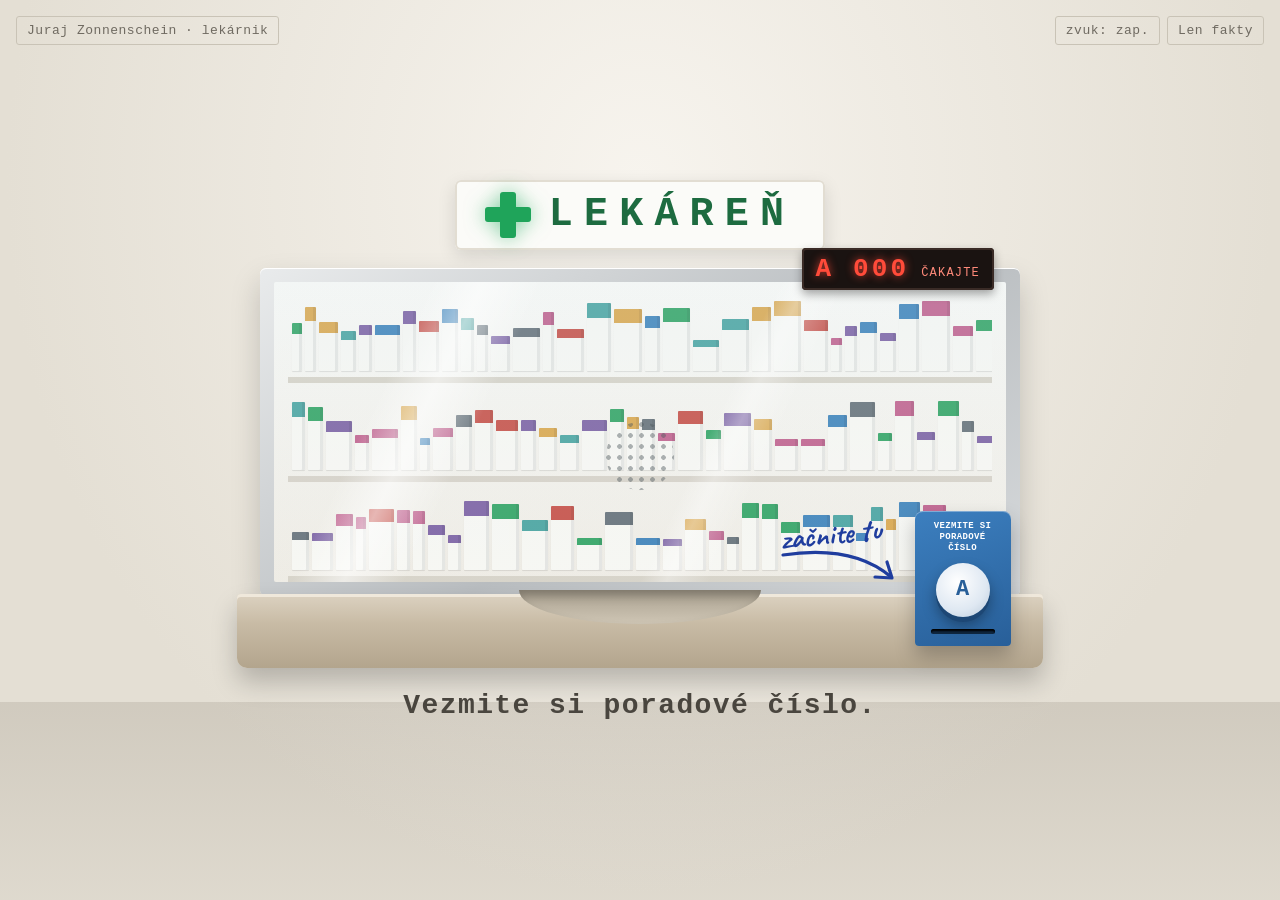
==== commit 8ffd62ea: "zverejnenie 2026-11-06 (twitter@ad3dd23)" ====
--- a/index.html
+++ b/index.html
@@ -4,11 +4,26 @@
 <meta charset="utf-8">
 <meta name="viewport" content="width=device-width, initial-scale=1">
 <title>Ste na rade — lieková politika z prvej línie</title>
-<meta name="description" content="Názory lekárnika na liekovú politiku ako pás z pokladničnej tlačiarne. Prototyp.">
+<meta name="description" content="Interaktívna stránka lekárnika o liekovej politike: dnešný doklad, problém, ktorý na ňom nevidno, a návrh, ako to zlepšiť.">
+<meta name="author" content="Juraj Zonnenschein">
+<link rel="canonical" href="https://jurzon.github.io/ste-na-rade/">
+<meta property="og:type" content="website">
+<meta property="og:locale" content="sk_SK">
+<meta property="og:site_name" content="Ste na rade">
+<meta property="og:title" content="Ste na rade: lieková politika z prvej línie">
+<meta property="og:description" content="Interaktívna stránka lekárnika o liekovej politike: dnešný doklad, problém, ktorý na ňom nevidno, a návrh, ako to zlepšiť.">
+<meta property="og:url" content="https://jurzon.github.io/ste-na-rade/">
+<meta property="og:image" content="https://jurzon.github.io/ste-na-rade/karty/uvod.png">
+<meta property="og:image:width" content="1200">
+<meta property="og:image:height" content="630">
+<meta property="og:image:alt" content="Ste na rade: dnešný doklad, problém a návrh, ako to zlepšiť">
+<meta name="twitter:card" content="summary_large_image">
 <link rel="icon" href="data:image/svg+xml,%3Csvg xmlns=%22http://www.w3.org/2000/svg%22 viewBox=%220 0 16 16%22%3E%3Crect x=%223%22 y=%221%22 width=%2210%22 height=%2214%22 fill=%22%23f4f1ea%22/%3E%3Crect x=%225%22 y=%227%22 width=%226%22 height=%222%22 fill=%22%23c8322a%22/%3E%3C/svg%3E">
 <link rel="stylesheet" href="styl.css">
 </head>
 <body class="na-uvode">
+
+<a id="podpis" class="roh roh-podpis" href="https://www.linkedin.com/in/juraj-zonnenschein" target="_blank" rel="noopener">Juraj Zonnenschein · lekárnik</a>
 
 <button id="len-fakty" class="roh" type="button" aria-haspopup="dialog">Len fakty</button>
 <button id="zvuk" class="roh roh-2" type="button" aria-pressed="true" title="Zvuk">zvuk: zap.</button>
@@ -95,7 +110,7 @@
     <div class="r suma"><span>Váš doplatok</span><b>1,76&nbsp;€</b></div>
     <div class="r ciara bodky"></div>
     <div class="r stred">Vaše dnešné lieky z 99,9&nbsp;% zaplatilo verejné zdravotné poistenie. Odvody všetkých poistencov, aj vaše.</div>
-    <div class="r zdroj">Zdroj: skutočný doklad z lekárne, október 2026, anonymizovaný. Príspevok č. 10.</div>
+    <div class="r zdroj">Zdroj: skutočný doklad z lekárne, október 2026, anonymizovaný.</div>
     <div class="r ciara bodky"></div>
     <div class="r stred dalsi"><button class="dalsi-btn" id="na-scenu2" type="button">Ďalší, prosím ›</button></div>
     <div class="trhanie" aria-hidden="true"></div>
@@ -118,16 +133,16 @@
     <div class="r po-minci velke"><span>HOTOVOSŤ</span><span>0,05&nbsp;€</span></div>
     <div class="r po-platbe riadok"><span>prijaté</span><span id="prijate">0,05</span></div>
     <div class="r po-platbe riadok tlmene"><span>vrátené</span><span id="vratene">0,00</span></div>
-    <div class="r po-platbe rukou poznamka-pero">liek za 1 cent, zaplatené 5 centov</div>
+    <div class="r po-platbe rukou poznamka-pero">doplatok 1 cent, zaplatené 5 centov</div>
     <div class="r po-platbe stred dalsi"><button class="dalsi-btn" id="vynimka" type="button">Je to výnimka?</button></div>
 
     <div class="r po-vynimke stred maly">všetky lieky s doplatkom v zozname</div>
-    <div class="r po-vynimke bodky-graf"><canvas id="bodky" role="img" aria-label="2 510 bodiek: 1 992 plných a 518 prázdnych"></canvas></div>
+    <div class="r po-vynimke bodky-graf"><canvas id="bodky" role="img" aria-label="2 455 bodiek: 1 944 plných a 511 prázdnych"></canvas></div>
     <div class="r po-vynimke stred legenda">● nekončí na 0 ani 5 centov &nbsp; ○ končí</div>
     <div class="r po-vynimke stred obrovske-cierne"><span id="dokaz2">79&nbsp;%</span></div>
-    <div class="r po-vynimke stred">doplatkov sa v hotovosti nedá zaplatiť presne<br>(1&nbsp;992 z 2&nbsp;510 liekov).</div>
-    <div class="r po-vynimke stred tlmene">51 liekov má doplatok pod 10 centov.</div>
-    <div class="r po-vynimke zdroj">Zdroj: zoznam kategorizovaných liekov MZ SR k 1. 10. 2026, lieky na recept v lekárni. Bloček z lekárne, október 2026. Príspevok č. 1.</div>
+    <div class="r po-vynimke stred">doplatkov sa v hotovosti nedá zaplatiť presne<br>(1&nbsp;944 z 2&nbsp;455 liekov).</div>
+    <div class="r po-vynimke stred tlmene">48 liekov má doplatok pod 10 centov.</div>
+    <div class="r po-vynimke zdroj">Zdroj: zoznam kategorizovaných liekov MZ SR k 1. 11. 2026, lieky na recept v lekárni. Bloček z lekárne, október 2026.</div>
     <div class="trhanie" aria-hidden="true"></div>
   </article>
 
@@ -168,7 +183,7 @@
     <div class="r po-hranici velke s-pruhom"><span>SKUTOČNÁ</span><button type="button" class="zaciernene" id="pruh" aria-label="Začiernená suma. Skúsiť odkryť.">&nbsp;</button></div>
     <div class="r po-hranici stred tlmene drobne-pozn" id="pruh-pokyn">kliknite na čierny pruh</div>
     <div class="r po-pruhu rukou poznamka-pero">Výška zľavy je v dokumentoch začiernená. Nevie ju pacient, lekárnik ani verejnosť.</div>
-    <div class="r po-pruhu zdroj">Zdroj: zoznam kategorizovaných liekov MZ SR k 1. 10. 2026 (90 tbl 124,88 € s 5 % DPH), DocMorris 15. 10. 2026 (100 tbl 236,43 € s 19 % DPH), rozhodnutie MZ SR R 9021. Príspevok č. 12.</div>
+    <div class="r po-pruhu zdroj">Zdroj: zoznam kategorizovaných liekov MZ SR k 1. 10. 2026 (90 tbl 124,88 € s 5 % DPH), DocMorris 15. 10. 2026 (100 tbl 236,43 € s 19 % DPH), rozhodnutie MZ SR R 9021.</div>
     <div class="trhanie" aria-hidden="true"></div>
   </article>
 
@@ -224,7 +239,7 @@
     <div class="r po-lete riadok"><span>v lekárni</span><span>každé 2 hodiny</span></div>
     <div class="r po-lete drobne">kalibrovaný teplomer, záznamy 12 mesiacov</div>
     <div class="r po-lete velke s-pruhom"><span>V BOXE</span><span id="dokaz4">—</span></div>
-    <div class="r po-lete zdroj">Zdroj: SHMÚ, zhodnotenie leta 2026; vyhláška 129/2012 Z. z. § 30; vyhláška 21/2012 Z. z. § 5; písomná informácia Paralen 500. Príspevok č. 13.</div>
+    <div class="r po-lete zdroj">Zdroj: SHMÚ, zhodnotenie leta 2026; vyhláška 129/2012 Z. z. § 30; vyhláška 21/2012 Z. z. § 5; písomná informácia Paralen 500.</div>
     <div class="trhanie" aria-hidden="true"></div>
   </article>
 
@@ -321,14 +336,15 @@
 <dialog id="fakty" aria-label="Len fakty">
   <form method="dialog"><button class="zavriet" aria-label="Zavrieť">×</button></form>
   <h2>Len fakty</h2>
+  <p class="tlmene">Autor: Juraj Zonnenschein, lekárnik. <a href="https://www.linkedin.com/in/juraj-zonnenschein" target="_blank" rel="noopener">LinkedIn</a> · <a href="https://x.com/jurzon" target="_blank" rel="noopener">X</a></p>
   <h3>Účtenka má ukázať, čo zaplatila poisťovňa</h3>
   <p>Pacient si odniesol lieky v hodnote 1&nbsp;962,37&nbsp;€ a zaplatil 1,75&nbsp;€. Poisťovňa uhradila 1&nbsp;960,61&nbsp;€ (99,9&nbsp;%). Na účtenke je najväčším písmom suma 1,75&nbsp;€.</p>
   <p><b>Návrh:</b> doklad z lekárne bude mať tri riadky veľkým písmom: hodnota liekov, úhrada poisťovne, doplatok. Lekáreň tieto údaje pri výdaji má.</p>
   <p class="tlmene">Zdroj: skutočný doklad z lekárne, október 2026, anonymizovaný.</p>
   <h3>1 cent za 5 centov</h3>
-  <p>Na bločku z lekárne: doplatok za výživu na lekársky predpis 0,01&nbsp;€, zaokrúhlenie 0,04&nbsp;€, v hotovosti 0,05&nbsp;€. V zozname kategorizovaných liekov má 79&nbsp;% doplatkov (1&nbsp;992 z 2&nbsp;510) sumu, ktorá nekončí na 0 ani 5 centov, a 51 liekov má doplatok pod 10 centov.</p>
+  <p>Na bločku z lekárne: doplatok za výživu na lekársky predpis 0,01&nbsp;€, zaokrúhlenie 0,04&nbsp;€, v hotovosti 0,05&nbsp;€. V zozname kategorizovaných liekov má 79&nbsp;% doplatkov (1&nbsp;944 z 2&nbsp;455) sumu, ktorá nekončí na 0 ani 5 centov, a 48 liekov má doplatok pod 10 centov.</p>
   <p><b>Návrh:</b> doplatok v zozname je vždy násobkom 5 centov a doplatok pod 0,10&nbsp;€ je 0&nbsp;€. Zaokrúhli sa raz, v zozname, a v hotovosti aj kartou sa zaplatí rovnako.</p>
-  <p class="tlmene">Zdroj: zoznam kategorizovaných liekov MZ SR k 1. 10. 2026 (lieky na recept v lekárni).</p>
+  <p class="tlmene">Zdroj: zoznam kategorizovaných liekov MZ SR k 1. 11. 2026 (lieky na recept v lekárni).</p>
   <h3>Tá istá tableta, dve ceny</h3>
   <p>Jardiance 10 mg stojí na Slovensku oficiálne 1,32&nbsp;€ za tabletu a v Nemecku 1,99&nbsp;€ (bez DPH, vrátane prirážok distribúcie a lekárne). Pri chronickej chorobe obličiek platí na Slovensku neverejná zmluva so zľavou; jej výška je v dokumentoch začiernená.</p>
   <p><b>Návrh:</b> ceny liekov vyjednávať spoločne za celú EÚ namiesto 27 tajných dohôd. Kým sa na tom štáty dohodnú, zverejňovať aspoň ročný súhrn, koľko ušetrili všetky dôverné zmluvy spolu.</p>
--- a/styl.css
+++ b/styl.css
@@ -35,6 +35,7 @@
   border: 1px solid #3a3733; border-radius: 3px; padding: 6px 10px; cursor: pointer;
 }
 .roh-2 { right: 120px; }
+.roh-podpis, body.na-uvode .roh-podpis { right: auto; left: 16px; border-color: transparent; text-decoration: none; }
 .roh:hover, .roh:focus-visible { color: var(--papier); border-color: var(--papier); outline: none; }
 
 /* ---------- scéna 0: lekáreň, okienko a poradové číslo ---------- */
@@ -211,6 +212,7 @@
 
 @media (max-width: 600px) {
   .roh { top: auto; bottom: 14px; background: rgba(13,12,11,.85); }
+  .roh-podpis, body.na-uvode .roh-podpis { position: absolute; top: 4px; bottom: auto; left: 6px; padding: 2px 4px; font-size: 11px; background: none; }
 }
 
 /* ---------- stôl: stará a nová účtenka ---------- */
@@ -572,3 +574,7 @@
   .sem-text::after { content: " ↓"; }
 }
 @media (max-width: 600px) { .sem-pero { top: auto; bottom: 100%; margin: 0 0 6px; } }
+/* vyvážené zalomenie viet perom (bez osamoteného slova na konci) */
+.ticho-veta, .otazka, .odozva .odp, .pokyn { text-wrap: balance; }
+.ticho-veta { white-space: pre-line; }
+@media (min-width: 960px) { .ticho-veta { width: 360px; right: calc(50% + 230px); } }
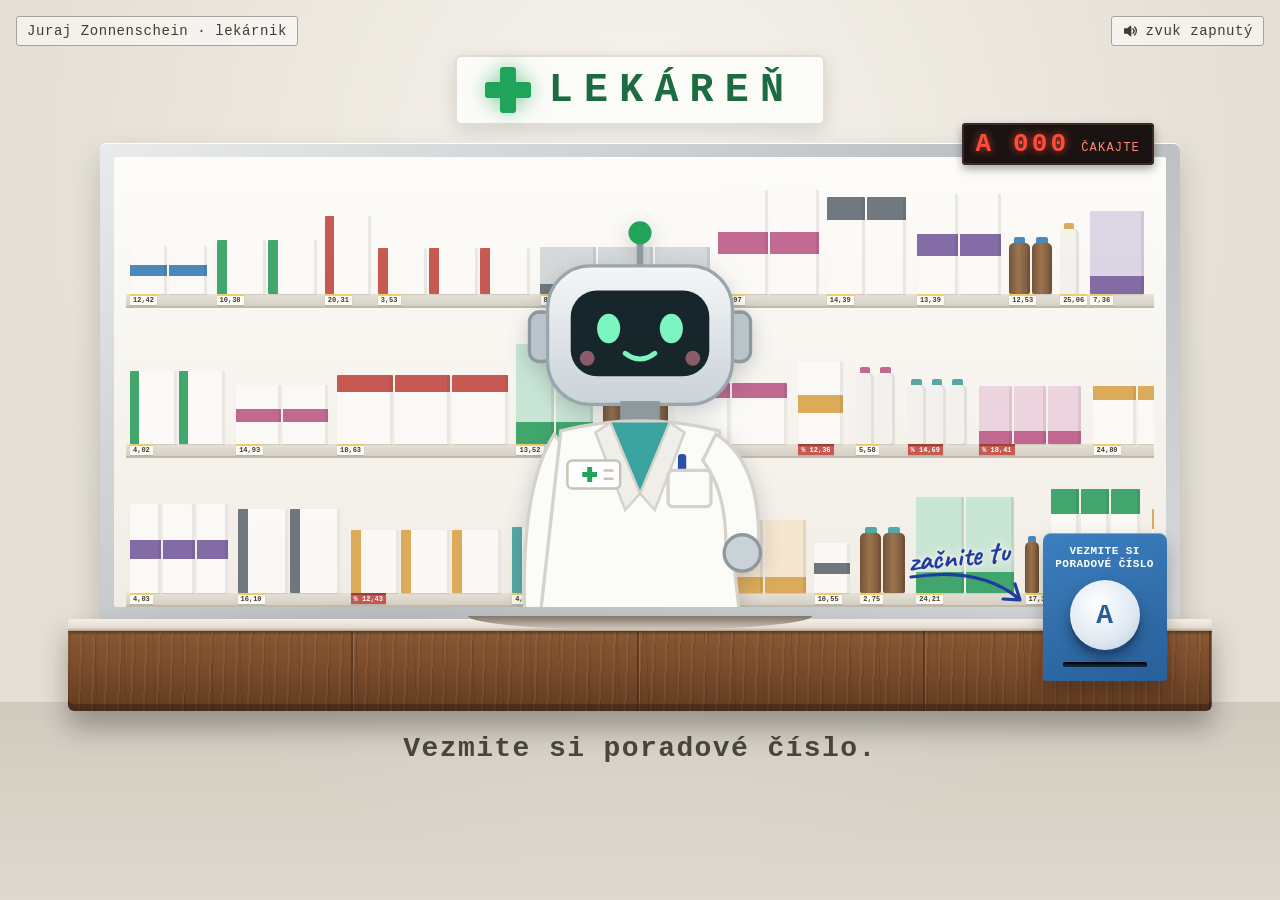
==== commit e6c0ca2d: "zverejnenie 2026-11-09 (twitter@c326acf)" ====
--- a/index.html
+++ b/index.html
@@ -25,8 +25,7 @@
 
 <a id="podpis" class="roh roh-podpis" href="https://www.linkedin.com/in/juraj-zonnenschein" target="_blank" rel="noopener">Juraj Zonnenschein · lekárnik</a>
 
-<button id="len-fakty" class="roh" type="button" aria-haspopup="dialog">Len fakty</button>
-<button id="zvuk" class="roh roh-2" type="button" aria-pressed="true" title="Zvuk">zvuk: zap.</button>
+<button id="zvuk" class="roh roh-2" type="button" aria-pressed="true" title="Zapnúť alebo vypnúť zvuk"><svg viewBox="0 0 24 24" aria-hidden="true" fill="none" stroke="currentColor" stroke-width="2" stroke-linecap="round" stroke-linejoin="round"><path d="M4 9h4l5-4v14l-5-4H4z" fill="currentColor"/><path class="vlna" d="M16.5 8.5a5 5 0 0 1 0 7M19 6a8.5 8.5 0 0 1 0 12"/><path class="krizik" d="M17 9l5 6M22 9l-5 6"/></svg><span id="zvuk-text">zvuk zapnutý</span></button>
 
 <!-- SCÉNA 0: lekáreň, okienko a poradové číslo -->
 <section id="uvod" aria-label="Úvod">
@@ -37,8 +36,52 @@
       <div class="displej" aria-live="polite"><span class="displej-cislo" id="displej-cislo">A&nbsp;000</span><span class="displej-okienko" id="displej-okienko">čakajte</span></div>
       <div class="okno">
         <div class="regaly" id="regaly" aria-hidden="true"></div>
-        <div class="sklo-odlesk" aria-hidden="true"></div>
-        <div class="mriezka" aria-hidden="true"></div>
+        <!-- robot lekárnik za tárou -->
+        <svg class="robot" id="robot" viewBox="0 0 220 240" aria-hidden="true">
+          <defs>
+            <linearGradient id="rb-kov" x1="0" y1="0" x2="0" y2="1"><stop offset="0" stop-color="#f4f7f8"/><stop offset="1" stop-color="#c9d2d7"/></linearGradient>
+          </defs>
+          <g class="robot-telo">
+            <line x1="110" y1="34" x2="110" y2="17" stroke="#8d989f" stroke-width="4" stroke-linecap="round"/>
+            <circle class="antena" cx="110" cy="12" r="7"/>
+            <rect x="43" y="60" width="14" height="30" rx="6" fill="#b9c3c9" stroke="#8d989f" stroke-width="2"/>
+            <rect x="163" y="60" width="14" height="30" rx="6" fill="#b9c3c9" stroke="#8d989f" stroke-width="2"/>
+            <rect x="54" y="32" width="112" height="84" rx="26" fill="url(#rb-kov)" stroke="#9aa6ad" stroke-width="2"/>
+            <rect x="68" y="47" width="84" height="52" rx="16" fill="#17262b"/>
+            <g class="oci">
+              <g class="oci-otvorene"><ellipse class="oko" cx="91" cy="70" rx="7" ry="9"/><ellipse class="oko" cx="129" cy="70" rx="7" ry="9"/></g>
+              <g class="oci-stastne"><path d="M83 74 Q91 62 99 74"/><path d="M121 74 Q129 62 137 74"/></g>
+            </g>
+            <path class="usta" d="M101 85 Q110 92 119 85"/>
+            <circle cx="78" cy="88" r="4.5" fill="#ff8fa3" opacity=".5"/>
+            <circle cx="142" cy="88" r="4.5" fill="#ff8fa3" opacity=".5"/>
+            <rect x="98" y="114" width="24" height="14" fill="#8d989f"/>
+            <path d="M58 134 Q38 166 40 240 L62 240 Q62 180 72 152 Z" fill="#fbfbf8" stroke="#d5d2ca" stroke-width="2"/>
+            <path d="M62 132 Q110 120 158 132 L170 240 L50 240 Z" fill="#fbfbf8" stroke="#d5d2ca" stroke-width="2"/>
+            <path d="M92 127 L110 170 L128 127 Z" fill="#3aa3a0"/>
+            <path d="M92 127 L110 170 L101 180 L83 133 Z" fill="#efeee8" stroke="#d5d2ca" stroke-width="1.5"/>
+            <path d="M128 127 L110 170 L119 180 L137 133 Z" fill="#efeee8" stroke="#d5d2ca" stroke-width="1.5"/>
+            <rect x="133" y="146" width="5" height="22" rx="2" fill="#2b4fa8"/>
+            <rect x="127" y="156" width="26" height="22" rx="3" fill="#fbfbf8" stroke="#d5d2ca" stroke-width="2"/>
+            <rect x="66" y="150" width="32" height="17" rx="3" fill="#fff" stroke="#c9c3b6" stroke-width="1.5"/>
+            <path d="M75 158.5h9M79.5 154v9" stroke="#1fa45a" stroke-width="3"/>
+            <path d="M88 156h6M88 161h6" stroke="#c9c3b6" stroke-width="1.5"/>
+            <g class="ruka">
+              <path d="M156 134 Q182 150 182 198 L162 200 Q162 168 148 150 Z" fill="#fbfbf8" stroke="#d5d2ca" stroke-width="2"/>
+              <circle cx="172" cy="206" r="11" fill="#c9d2d7" stroke="#8d989f" stroke-width="2"/>
+            </g>
+            <!-- zdvihnutá ruka: rameno do strany, predlaktie hore, máva sa v lakti -->
+            <g class="ruka-hore">
+              <path d="M152 140 L188 154" stroke="#d5d2ca" stroke-width="24" stroke-linecap="round"/>
+              <path d="M152 140 L188 154" stroke="#fbfbf8" stroke-width="20" stroke-linecap="round"/>
+              <g class="predlaktie">
+                <path d="M188 154 L192 112" stroke="#d5d2ca" stroke-width="22" stroke-linecap="round"/>
+                <path d="M188 154 L192 112" stroke="#fbfbf8" stroke-width="18" stroke-linecap="round"/>
+                <circle cx="193" cy="98" r="11" fill="#c9d2d7" stroke="#8d989f" stroke-width="2"/>
+              </g>
+            </g>
+          </g>
+        </svg>
       </div>
     </div>
 
@@ -73,26 +116,31 @@
     <div class="r stred tlmene">LEKÁREŇ ▒▒▒▒▒▒▒▒</div>
     <div class="r stred tlmene">▒▒▒▒▒▒▒▒▒▒ ▒▒ · IČO ▒▒▒▒▒▒▒▒</div>
     <div class="r ciara"></div>
-    <div class="r riadok"><span>Liek na cholesterol, 90 tbl</span><span>1,76</span></div>
+    <div class="r riadok"><button class="liek" type="button" data-liek="0" disabled>Liek na cholesterol, 90 tbl</button><span>1,76</span></div>
     <div class="r drobne">úhrada ZP 2,97</div>
-    <div class="r riadok"><span>Biologický liek, injekcia</span><span>0,00</span></div>
-    <div class="r drobne"><span id="dokaz1">úhrada ZP 1&nbsp;957,64</span></div>
+    <div class="r po-hre cena-pero">stojí 4,73&nbsp;€</div>
+    <div class="r riadok"><button class="liek" type="button" data-liek="1" disabled>Biologický liek, injekcia</button><span>0,00</span></div>
+    <div class="r drobne"><span id="dokaz1">úhrada ZP ≈&nbsp;1&nbsp;960</span></div>
+    <div class="r po-hre cena-pero drahy">stojí ≈&nbsp;1&nbsp;960&nbsp;€</div>
     <div class="r riadok tlmene"><span>zaokrúhlenie</span><span>−0,01</span></div>
     <div class="r ciara"></div>
     <div class="r velke"><span>SPOLU</span><span>1,75&nbsp;€</span></div>
     <div class="r ciara bodky"></div>
 
-    <div class="r stieracie" id="stieracie">
-      <div class="pod rukou" aria-label="Dopísané perom: za vás zaplatila poisťovňa 1 960,61 eur">
-        <div class="ruka-1">za vás zaplatila poisťovňa:</div>
-        <div class="ruka-2">1&nbsp;960,61&nbsp;€</div>
+    <!-- hra: návštevník háda, ktorý liek je drahší (ťukne na riadok účtenky) -->
+    <div class="r hra" id="hra">
+      <div class="rukou hra-otazka">Ktorý z týchto liekov je drahší?</div>
+      <div class="hra-pokyn tlmene">vyberte liek na účtenke ↑</div>
+      <div class="rukou hra-odpoved" id="hra-odpoved" aria-live="polite"></div>
+      <div class="pod rukou" aria-label="Dopísané perom: odnášate si lieky za takmer 2 000 eur. Vy ste zaplatili 1,75 eura, zvyšok poisťovňa.">
+        <div class="ruka-1">Odnášate si lieky za takmer</div>
+        <div class="ruka-2">2&nbsp;000&nbsp;€</div>
         <svg class="podciarknutie" viewBox="0 0 220 14" aria-hidden="true"><path d="M4 9 C 40 3, 80 12, 120 6 S 190 4, 216 8"/></svg>
+        <div class="ruka-3">Vy ste zaplatili 1,75&nbsp;€, zvyšok poisťovňa.</div>
       </div>
-      <canvas id="vrstva" aria-hidden="true"></canvas>
-      <button id="odkryt" class="odkryt" type="button">alebo odkryť klávesnicou</button>
-    </div>
-
-    <div class="r po-odkryti stred tlmene drobne-pozn">↑ dopísané perom. Na doklade je to len v drobnom riadku „úhrada ZP“.</div>
+    </div>
+
+    <div class="r po-odkryti stred tlmene drobne-pozn">↑ dopísané perom. Hodnotu liekov doklad neuvádza, úhradu poisťovne len drobným písmom.</div>
     <div class="trhanie" aria-hidden="true"></div>
   </article>
 
@@ -102,15 +150,15 @@
     <div class="r stred maly cerveny">Takto by mohla vyzerať</div>
     <div class="r stred tlmene">LEKÁREŇ ▒▒▒▒▒▒▒▒</div>
     <div class="r ciara"></div>
-    <div class="r riadok"><span>Liek na cholesterol, 90 tbl</span></div>
-    <div class="r riadok"><span>Biologický liek, injekcia</span></div>
-    <div class="r ciara"></div>
-    <div class="r suma"><span>Hodnota liekov</span><b>1&nbsp;962,37&nbsp;€</b></div>
-    <div class="r suma hlavna"><span>Uhradila vaša poisťovňa</span><b>1&nbsp;960,61&nbsp;€</b></div>
+    <div class="r riadok"><span>Liek na cholesterol, 90 tbl</span><span>4,73</span></div>
+    <div class="r riadok"><span>Biologický liek, injekcia</span><span>≈&nbsp;1&nbsp;960</span></div>
+    <div class="r ciara"></div>
+    <div class="r suma"><span>Hodnota liekov</span><b>≈&nbsp;1&nbsp;960&nbsp;€</b></div>
+    <div class="r suma hlavna"><span>Uhradila vaša poisťovňa</span><b>≈&nbsp;1&nbsp;960&nbsp;€</b></div>
     <div class="r suma"><span>Váš doplatok</span><b>1,76&nbsp;€</b></div>
     <div class="r ciara bodky"></div>
     <div class="r stred">Vaše dnešné lieky z 99,9&nbsp;% zaplatilo verejné zdravotné poistenie. Odvody všetkých poistencov, aj vaše.</div>
-    <div class="r zdroj">Zdroj: skutočný doklad z lekárne, október 2026, anonymizovaný.</div>
+    <div class="r zdroj">Zdroj: skutočný doklad z lekárne, október 2026, anonymizovaný, sumy biologického lieku zaokrúhlené.</div>
     <div class="r ciara bodky"></div>
     <div class="r stred dalsi"><button class="dalsi-btn" id="na-scenu2" type="button">Ďalší, prosím ›</button></div>
     <div class="trhanie" aria-hidden="true"></div>
@@ -166,23 +214,33 @@
 
   <!-- SCÉNA 3: Tá istá tableta, dve ceny (č. 012) -->
   <div id="stol3" class="stol" hidden>
+  <!-- na začiatku len hlavička „Praktický reexport“; zvyšok sa dotlačí po prevoze cez hranicu -->
   <article id="pas5" class="pas stara" aria-live="polite">
     <div class="r stred tlmene">LEKÁREŇ ▒▒▒▒▒▒▒▒</div>
     <div class="r ciara"></div>
-    <div class="r riadok"><span>Jardiance 10 mg · 1 tableta</span></div>
-    <div class="r drobne">oficiálna cena bez DPH, vrátane prirážok</div>
-    <div class="r ciara"></div>
-    <div class="r velke"><span>SLOVENSKO</span><span>1,32&nbsp;€</span></div>
-    <div class="r ciara bodky"></div>
-
-    <div class="r po-hranici riadok"><span>Nemecko, rovnaká tableta</span><span>1,99</span></div>
-    <div class="r po-hranici rukou poznamka-pero">o 0,67 € viac za to isté</div>
+    <div class="r stred titul">PRAKTICKÝ REEXPORT</div>
+    <div class="r ciara bodky"></div>
+    <div class="r po-hranici riadok"><b>JARDIANCE 10 mg tbl flm 90x10 mg</b></div>
+    <div class="r po-hranici drobne">liek na cukrovku, srdce a obličky</div>
     <div class="r po-hranici ciara"></div>
-    <div class="r po-hranici stred maly">ale je 1,32 € skutočná cena?</div>
+    <div class="r po-hranici riadok"><span>množstvo</span><span><span id="tab-polozka">1 tableta</span><button class="info" type="button" aria-expanded="false" aria-controls="pozn-cena" aria-label="Aká cena sa porovnáva">i</button></span></div>
+    <div class="r po-hranici drobne info-pozn" id="pozn-cena" hidden>oficiálna cena bez DPH, vrátane prirážok</div>
+    <div class="r po-hranici ciara"></div>
+    <div class="r po-hranici velke" id="tab-sk-riadok"><span>SLOVENSKO</span><span id="tab-sk">1,32&nbsp;€</span></div>
+    <div class="r po-hranici velke" id="tab-de-riadok"><span>NEMECKO</span><span id="tab-de">1,99&nbsp;€</span></div>
+    <div class="r po-hranici ciara bodky"></div>
+    <div class="r po-hranici velke cerveny" id="tab-roz-riadok"><span>ROZDIEL</span><span id="tab-roz">+0,67&nbsp;€</span></div>
+    <div class="r po-hranici rukou poznamka-pero">Na tomto rozdiele stojí reexport.</div>
+    <div class="r po-hranici ciara"></div>
+    <div class="r po-hranici stred maly" id="tab-otazka">ale je 1,32 € skutočná cena?</div>
     <div class="r po-hranici stred">Pri chorobe obličiek platí neverejná zmluva so zľavou.</div>
-    <div class="r po-hranici velke s-pruhom"><span>SKUTOČNÁ</span><button type="button" class="zaciernene" id="pruh" aria-label="Začiernená suma. Skúsiť odkryť.">&nbsp;</button></div>
-    <div class="r po-hranici stred tlmene drobne-pozn" id="pruh-pokyn">kliknite na čierny pruh</div>
-    <div class="r po-pruhu rukou poznamka-pero">Výška zľavy je v dokumentoch začiernená. Nevie ju pacient, lekárnik ani verejnosť.</div>
+    <!-- žreb: návštevník zotrie, aká je skutočná cena; pod striebrom je TAJNÉ -->
+    <div class="r po-hranici velke stred-velke">SKUTOČNÁ CENA</div>
+    <div class="r po-hranici s-losom">
+      <span class="los" id="los"><span class="los-pod" aria-hidden="true">TAJNÉ</span><canvas id="los-vrstva" aria-hidden="true"></canvas>
+        <button id="los-odkryt" class="los-odkryt" type="button">Odkryť skutočnú cenu</button></span></div>
+    <div class="r po-hranici stred tlmene drobne-pozn" id="los-pokyn">zotrite strieborné pole ako žreb</div>
+    <div class="r po-pruhu rukou poznamka-pero">Výška zľavy je v dokumentoch začiernená. Pacient ju na účtenke nenájde a verejnosť sa ju nedozvie.</div>
     <div class="r po-pruhu zdroj">Zdroj: zoznam kategorizovaných liekov MZ SR k 1. 10. 2026 (90 tbl 124,88 € s 5 % DPH), DocMorris 15. 10. 2026 (100 tbl 236,43 € s 19 % DPH), rozhodnutie MZ SR R 9021.</div>
     <div class="trhanie" aria-hidden="true"></div>
   </article>
@@ -192,13 +250,12 @@
     <div class="r stred maly cerveny">Takto by to mohlo byť</div>
     <div class="r stred tlmene">LEKÁREŇ ▒▒▒▒▒▒▒▒</div>
     <div class="r ciara"></div>
-    <div class="r riadok"><span>Jardiance 10 mg · 1 tableta</span></div>
-    <div class="r ciara"></div>
-    <div class="r velke cerveny"><span>CENA</span><span>JEDNA&nbsp;PRE&nbsp;EÚ</span></div>
+    <div class="r riadok"><span id="tab-polozka2">Jardiance 10 mg · 1 tableta</span></div>
+    <div class="r ciara"></div>
+    <div class="r velke cerveny stred-velke">JEDNA CENA PRE EÚ</div>
     <div class="r ciara bodky"></div>
     <div class="r navrh-riadok"><b>1.</b> Ceny liekov vyjednávať spoločne za celú EÚ, nie 27 tajných dohôd.</div>
     <div class="r navrh-riadok"><b>2.</b> Kým sa štáty dohodnú: doma zverejniť ročný súhrn, koľko ušetrili všetky dôverné zmluvy spolu.</div>
-    <div class="r stred">Kupujúci so 450 miliónmi ľudí má inú vyjednávaciu silu ako Slovensko s piatimi miliónmi.</div>
     <div class="r ciara bodky"></div>
     <div class="r stred dalsi"><button class="dalsi-btn" id="na-scenu4" type="button">Ďalší, prosím ›</button></div>
     <div class="trhanie" aria-hidden="true"></div>
@@ -206,14 +263,24 @@
   </div>
 
   <div id="hranica" class="platba hranica" hidden>
-    <p class="pokyn rukou" id="hranica-pokyn">Potiahnite tabletu cez hranicu.</p>
-    <div class="cena-tablety" id="cena-tab" aria-live="polite">1,32&nbsp;€</div>
+    <p class="pokyn rukou" id="hranica-pokyn">Koľko chcete previezť cez hranicu?</p>
+    <div class="mnozstva" role="group" aria-label="Množstvo">
+      <button class="mnozstvo" type="button" data-m="tableta">1 tabletu<small>Jardiance 10 mg</small></button>
+      <button class="mnozstvo" type="button" data-m="balenie">1 balenie<small>90 tabliet</small></button>
+      <button class="mnozstvo" type="button" data-m="dodavka">100 balení<small>9 000 tabliet</small></button>
+    </div>
+    <div class="ceny-hranica" aria-live="polite">
+      <div class="cena-strana sk"><small>Slovensko</small><b id="cena-sk">–</b></div>
+      <div class="cena-strana de"><small>Nemecko</small><b id="cena-de">–</b></div>
+    </div>
     <div class="trat" id="trat">
-      <span class="krajina vlavo">SLOVENSKO</span>
+      <span class="oval vlavo" aria-hidden="true">SK</span>
       <span class="ciara-hranice" aria-hidden="true"></span>
-      <span class="krajina vpravo">NEMECKO</span>
-      <button class="tableta" id="tableta" type="button" aria-label="Tableta Jardiance. Šípkou doprava ju posuniete do Nemecka."></button>
-    </div>
+      <span class="oval vpravo" aria-hidden="true">D</span>
+      <button class="naklad" id="naklad" type="button" hidden></button>
+    </div>
+    <div class="rozdiel" id="rozdiel" aria-live="polite"><div class="rozdiel-hlava"><small id="rozdiel-popis">rozdiel za to isté</small><button class="info" id="rozdiel-info" type="button" aria-expanded="false" aria-controls="rozdiel-pozn" aria-label="Aké ceny sa porovnávajú">i</button></div><b id="rozdiel-suma">0,00&nbsp;€</b><small class="tlmene info-pozn" id="rozdiel-pozn" hidden>oficiálne ceny bez DPH vrátane prirážok, nie zisk reexportéra</small></div>
+    <div class="hranica-dalej" id="hranica-dalej" hidden><button class="pokracuj" id="hranica-pokracuj" type="button">Pokračovať ›</button></div>
   </div>
 
   <!-- SCÉNA 4: Liek v boxe (č. 013) -->
@@ -223,7 +290,7 @@
     <div class="r stred maly">objednávka</div>
     <div class="r ciara"></div>
     <div class="r riadok"><span>Paralen 500, 1 balenie</span></div>
-    <div class="r drobne">uchovávajte pri teplote do 25 °C</div>
+    <div class="r drobne">uchovávajte pri teplote do 25&nbsp;°C</div>
     <div class="r ciara"></div>
     <div class="r riadok"><span>doprava</span><span>výdajný box</span></div>
     <div class="r riadok tlmene"><span>uloženie v boxe</span><span>až 2 dni</span></div>
@@ -231,14 +298,15 @@
 
     <div class="r po-lete stred maly">leto 2026</div>
     <div class="r po-lete stred">Tretie najteplejšie leto od roku 1931.</div>
-    <div class="r po-lete riadok"><span>Hurbanovo, dni nad 30 °C</span><span>56</span></div>
-    <div class="r po-lete velke"><span>MAX.</span><span>42,2&nbsp;°C</span></div>
+    <div class="r po-lete velke leto-riadok"><span>NAD 30&nbsp;°C<button class="info" type="button" aria-expanded="false" aria-controls="pozn-hurbanovo" aria-label="Kde sa meralo">i</button></span><span>56&nbsp;dní</span></div>
+    <div class="r po-lete drobne info-pozn" id="pozn-hurbanovo" hidden>Hurbanovo, počet dní</div>
+    <div class="r po-lete velke leto-riadok"><span>MAX.</span><span>42,2&nbsp;°C</span></div>
     <div class="r po-lete drobne">6. 8. 2026, Dolné Plachtince, v tieni, rekord SR</div>
-    <div class="r po-lete ciara"></div>
-    <div class="r po-lete stred maly">záznam teploty</div>
-    <div class="r po-lete riadok"><span>v lekárni</span><span>každé 2 hodiny</span></div>
-    <div class="r po-lete drobne">kalibrovaný teplomer, záznamy 12 mesiacov</div>
-    <div class="r po-lete velke s-pruhom"><span>V BOXE</span><span id="dokaz4">—</span></div>
+    <div class="r po-lete ciara bodky"></div>
+    <div class="r po-lete stred maly">záznam teploty za deň</div>
+    <div class="r po-lete velke leto-riadok"><span>V LEKÁRNI</span><span>12×</span></div>
+    <div class="r po-lete drobne">kalibrovaný teplomer, aspoň každé 2 hodiny</div>
+    <div class="r po-lete velke leto-riadok s-pruhom"><span>V BOXE</span><span id="dokaz4">0×</span></div>
     <div class="r po-lete zdroj">Zdroj: SHMÚ, zhodnotenie leta 2026; vyhláška 129/2012 Z. z. § 30; vyhláška 21/2012 Z. z. § 5; písomná informácia Paralen 500.</div>
     <div class="trhanie" aria-hidden="true"></div>
   </article>
@@ -249,14 +317,13 @@
     <div class="r stred tlmene">E-SHOP LEKÁRNE ▒▒▒▒▒▒</div>
     <div class="r ciara"></div>
     <div class="r riadok"><span>Paralen 500, 1 balenie</span></div>
-    <div class="r drobne">uchovávajte pri teplote do 25 °C</div>
+    <div class="r drobne">uchovávajte pri teplote do 25&nbsp;°C</div>
     <div class="r ciara"></div>
     <div class="r velke cerveny"><span>TEPLOTA</span><span>ZAZNAMENANÁ</span></div>
     <div class="r ciara bodky"></div>
     <div class="r navrh-riadok"><b>1.</b> Liek s teplotnou požiadavkou posielať len so záznamom teploty. Stačí jednorazový teplotný indikátor v zásielke.</div>
     <div class="r navrh-riadok"><b>2.</b> Lieky do výdajných boxov neposielať. Doplniť to do vyhlášky.</div>
     <div class="r navrh-riadok"><b>3.</b> Pri kontrole internetového výdaja kontrolovať aj prepravu, nielen lekáreň.</div>
-    <div class="r stred">Rovnaký liek, rovnaké pravidlá.</div>
     <div class="r ciara bodky"></div>
     <div class="r stred">Ďakujeme. Boli ste posledný v rade.</div>
     <div class="r stred dalsi"><button class="dalsi-btn" id="na-recept" type="button">Váš recept ›</button></div>
@@ -280,9 +347,11 @@
       </div>
     </div>
     <div class="leto-udaje">
-      <div><small>vonku v tieni</small><b id="leto-teplota">18,0&nbsp;°C</b></div>
-      <div><small id="leto-mesiac">jún</small><b><span id="leto-dni">0 dní</span> nad 30&nbsp;°C</b></div>
-    </div>
+      <!-- trhací kalendár: dni sa otáčajú od 1. júna po 6. augusta -->
+      <div class="kalendar" aria-hidden="true"><small id="leto-mesiac">jún</small><b id="leto-den">1</b><span class="kal-rok">2026</span></div>
+      <div class="leto-tepl"><small>vonku v tieni<button class="info" type="button" aria-expanded="false" aria-controls="leto-pozn" aria-label="O priebehu teploty">i</button></small><b id="leto-teplota">18,0&nbsp;°C</b></div>
+    </div>
+    <p class="leto-pozn info-pozn" id="leto-pozn" hidden>priebeh je ilustračný · skutočné maximum 42,2&nbsp;°C, 6. 8. 2026 (SHMÚ)</p>
     <button class="podrzte" id="podrzte" type="button">podržte</button>
   </div>
 
@@ -292,7 +361,7 @@
     <div class="r stred maly">váš recept</div>
     <div class="r stred tlmene drobne-pozn">Poskladaný z toho, ako ste hrali. Nikam sa neposiela.</div>
     <div class="r ciara"></div>
-    <div class="r recept-obraz"><canvas id="plagat" width="1080" height="1350" role="img" aria-label="Váš recept: plagát z vašich pečiatok, mincí a lístkov"></canvas></div>
+    <div class="r recept-obraz"><canvas id="plagat" width="1080" height="1350" role="img" aria-label="Váš recept: diagnóza podľa vašej hry, pečiatky a štyri návrhy lekárnika"></canvas></div>
     <div class="r ciara bodky"></div>
     <div class="r stred dalsi"><button class="dalsi-btn" id="stiahni" type="button">Stiahnuť plagát (PNG)</button></div>
     <div class="r stred drobne-pozn">Celé príspevky: <a href="https://www.linkedin.com/in/juraj-zonnenschein" target="_blank" rel="noopener">LinkedIn</a> · <a href="https://x.com/jurzon" target="_blank" rel="noopener">X</a></div>
@@ -302,7 +371,7 @@
   </div>
 
   <div id="platba" class="platba" hidden>
-    <p class="pokyn rukou" id="pokyn">Zaplaťte doplatok 0,01 €. Kliknite na mincu.</p>
+    <p class="pokyn rukou" id="pokyn">Zaplaťte doplatok 0,01&nbsp;€. Kliknite na mincu.</p>
     <div class="mince" role="group" aria-label="Mince">
       <button class="minca medena" data-c="1" type="button" aria-label="1 cent"><b>1</b><i>cent</i></button>
       <button class="minca medena" data-c="2" type="button" aria-label="2 centy"><b>2</b><i>centy</i></button>
@@ -333,27 +402,6 @@
 </div>
 
 <!-- LEN FAKTY -->
-<dialog id="fakty" aria-label="Len fakty">
-  <form method="dialog"><button class="zavriet" aria-label="Zavrieť">×</button></form>
-  <h2>Len fakty</h2>
-  <p class="tlmene">Autor: Juraj Zonnenschein, lekárnik. <a href="https://www.linkedin.com/in/juraj-zonnenschein" target="_blank" rel="noopener">LinkedIn</a> · <a href="https://x.com/jurzon" target="_blank" rel="noopener">X</a></p>
-  <h3>Účtenka má ukázať, čo zaplatila poisťovňa</h3>
-  <p>Pacient si odniesol lieky v hodnote 1&nbsp;962,37&nbsp;€ a zaplatil 1,75&nbsp;€. Poisťovňa uhradila 1&nbsp;960,61&nbsp;€ (99,9&nbsp;%). Na účtenke je najväčším písmom suma 1,75&nbsp;€.</p>
-  <p><b>Návrh:</b> doklad z lekárne bude mať tri riadky veľkým písmom: hodnota liekov, úhrada poisťovne, doplatok. Lekáreň tieto údaje pri výdaji má.</p>
-  <p class="tlmene">Zdroj: skutočný doklad z lekárne, október 2026, anonymizovaný.</p>
-  <h3>1 cent za 5 centov</h3>
-  <p>Na bločku z lekárne: doplatok za výživu na lekársky predpis 0,01&nbsp;€, zaokrúhlenie 0,04&nbsp;€, v hotovosti 0,05&nbsp;€. V zozname kategorizovaných liekov má 79&nbsp;% doplatkov (1&nbsp;944 z 2&nbsp;455) sumu, ktorá nekončí na 0 ani 5 centov, a 48 liekov má doplatok pod 10 centov.</p>
-  <p><b>Návrh:</b> doplatok v zozname je vždy násobkom 5 centov a doplatok pod 0,10&nbsp;€ je 0&nbsp;€. Zaokrúhli sa raz, v zozname, a v hotovosti aj kartou sa zaplatí rovnako.</p>
-  <p class="tlmene">Zdroj: zoznam kategorizovaných liekov MZ SR k 1. 11. 2026 (lieky na recept v lekárni).</p>
-  <h3>Tá istá tableta, dve ceny</h3>
-  <p>Jardiance 10 mg stojí na Slovensku oficiálne 1,32&nbsp;€ za tabletu a v Nemecku 1,99&nbsp;€ (bez DPH, vrátane prirážok distribúcie a lekárne). Pri chronickej chorobe obličiek platí na Slovensku neverejná zmluva so zľavou; jej výška je v dokumentoch začiernená.</p>
-  <p><b>Návrh:</b> ceny liekov vyjednávať spoločne za celú EÚ namiesto 27 tajných dohôd. Kým sa na tom štáty dohodnú, zverejňovať aspoň ročný súhrn, koľko ušetrili všetky dôverné zmluvy spolu.</p>
-  <p class="tlmene">Zdroj: zoznam kategorizovaných liekov MZ SR k 1. 10. 2026, DocMorris 15. 10. 2026, rozhodnutie MZ SR R 9021.</p>
-  <h3>Liek v boxe</h3>
-  <p>V letáku Paralenu stojí „Uchovávajte pri teplote do 25&nbsp;°C“. V lekárni teplotu stráži kalibrovaný teplomer so záznamom aspoň každé dve hodiny, záznamy sa uchovávajú 12 mesiacov. Ten istý liek z e-shopu môže vo výdajnom boxe čakať aj dva dni a teplotu v ňom nezapisuje nikto. Leto 2026 bolo podľa SHMÚ tretie najteplejšie od roku 1931; v Hurbanove bolo 56 dní nad 30&nbsp;°C a 6. 8. 2026 namerali v Dolných Plachtinciach 42,2&nbsp;°C v tieni, nový rekord SR.</p>
-  <p><b>Návrh:</b> liek s teplotnou požiadavkou posielať len so záznamom teploty (stačí jednorazový indikátor), lieky do výdajných boxov neposielať a doplniť to do vyhlášky, pri kontrole internetového výdaja kontrolovať aj prepravu.</p>
-  <p class="tlmene">Zdroj: SHMÚ, zhodnotenie leta 2026; vyhlášky 129/2012 Z. z. a 21/2012 Z. z.</p>
-</dialog>
 
 <script src="skript.js"></script>
 </body>
--- a/styl.css
+++ b/styl.css
@@ -30,28 +30,31 @@
 /* ---------- rohové tlačidlá ---------- */
 .roh {
   position: fixed; top: 16px; right: 16px; z-index: 50;
-  font: 13px var(--mono); letter-spacing: .04em;
+  font: 14px var(--mono); letter-spacing: .04em;
   background: transparent; color: var(--tlmene);
   border: 1px solid #3a3733; border-radius: 3px; padding: 6px 10px; cursor: pointer;
 }
-.roh-2 { right: 120px; }
+.roh-2 { right: 16px; } /* zvuk: jediné tlačidlo vpravo hore */
 .roh-podpis, body.na-uvode .roh-podpis { right: auto; left: 16px; border-color: transparent; text-decoration: none; }
 .roh:hover, .roh:focus-visible { color: var(--papier); border-color: var(--papier); outline: none; }
 
 /* ---------- scéna 0: lekáreň, okienko a poradové číslo ---------- */
 body { transition: background-color 1.2s ease; }
 body.na-uvode { background: #ebe7de; color: #2a2723; }
-body.na-uvode .roh { color: #6f6a61; border-color: #c9c3b6; }
+body.na-uvode .roh { color: #3f3b35; border-color: #a9a296; background: rgba(255,255,255,.55); }
 body.na-uvode .roh:hover, body.na-uvode .roh:focus-visible { color: #1b1a18; border-color: #1b1a18; }
 #uvod {
-  min-height: 100vh; display: grid; place-items: center; align-content: center; gap: 22px; padding: 30px 16px;
+  /* pult stojí na čiare podlahy (78 % výšky): obsah sa skladá odspodu,
+     pod pultom ostáva len veta (~62 px) */
+  min-height: 100vh; display: grid; justify-items: center; align-content: end; gap: 22px;
+  padding: 30px 16px max(24px, calc(22vh - 62px));
   background:
     linear-gradient(transparent 78%, rgba(120,110,95,.18) 78%, rgba(120,110,95,.05)),
     radial-gradient(ellipse at 50% 20%, #f7f4ee, #e4dfd4 70%);
   transition: opacity .9s ease, transform 1.2s cubic-bezier(.6, 0, .2, 1);
 }
 #uvod.odchod { opacity: 0; transform: scale(1.7) translateY(4%); pointer-events: none; }
-.lekaren { width: min(92vw, 760px); display: grid; justify-items: center; }
+.lekaren { width: min(92vw, 1080px); display: grid; justify-items: center; }
 
 /* tabuľa so zeleným krížom */
 .tabula {
@@ -83,57 +86,87 @@
 .displej.blika .displej-cislo { animation: led 0.35s steps(2) 4; }
 @keyframes led { 50% { opacity: .15; } }
 .okno {
-  position: relative; height: clamp(190px, 34vw, 300px); overflow: hidden; border-radius: 2px;
+  position: relative; height: clamp(150px, min(38vw, 50vh, calc(100vh - 380px)), 500px); /* nízke okno: celá scéna sa zmestí */ overflow: hidden; border-radius: 2px;
   background: linear-gradient(#fdfcf9, #f1ede5);
 }
-.regaly { position: absolute; inset: 12px 14px 0; display: grid; grid-template-rows: repeat(3, 1fr); gap: 10px; filter: blur(.6px) saturate(.9); opacity: .92; }
-.polica { position: relative; display: flex; align-items: flex-end; gap: 3px; padding: 0 4px 6px; border-bottom: 6px solid #d8d2c6; overflow: hidden; }
-.skatulka { flex: none; border-radius: 1px; box-shadow: inset -3px 0 0 rgba(0,0,0,.08), 0 1px 1px rgba(0,0,0,.12);
-  background: linear-gradient(var(--f) 0 22%, #fbfaf6 22% 100%); }
-.sklo-odlesk {
-  position: absolute; inset: 0; pointer-events: none;
-  background:
-    linear-gradient(115deg, transparent 18%, rgba(255,255,255,.55) 24%, transparent 31%),
-    linear-gradient(115deg, transparent 58%, rgba(255,255,255,.35) 61%, transparent 66%),
-    linear-gradient(rgba(190,215,225,.16), rgba(190,215,225,.06));
-}
-.mriezka { /* hovorové okienko v skle */
-  position: absolute; left: 50%; top: 58%; width: 74px; height: 74px; margin: -37px 0 0 -37px; border-radius: 50%;
-  background: radial-gradient(circle, rgba(80,90,95,.45) 2px, transparent 2.6px) 0 0 / 11px 11px;
-  -webkit-mask: radial-gradient(circle, #000 64%, transparent 66%); mask: radial-gradient(circle, #000 64%, transparent 66%);
-  box-shadow: 0 0 0 3px rgba(150,160,165,.5);
-}
-
+.regaly { position: absolute; inset: 10px 12px 0; display: grid; grid-template-rows: repeat(3, 1fr); gap: 8px; filter: blur(.35px) saturate(.85); opacity: .9; }
+/* polica: dno + predná hrana (14 px), na hrane cenovky */
+.polica { position: relative; display: flex; align-items: flex-end; gap: 2px; padding: 0 4px 14px; overflow: hidden;
+  background: linear-gradient(transparent calc(100% - 14px), #e6e0d4 calc(100% - 14px), #d3ccbe calc(100% - 2px), #bdb4a4 calc(100% - 2px)); }
+.skatulka { flex: none; position: relative; border-radius: 1px; box-shadow: inset -3px 0 0 rgba(0,0,0,.08), 0 1px 1px rgba(0,0,0,.12); }
+.skatulka.flasa { border-radius: 5px 5px 2px 2px; margin-top: 7px; }
+.skatulka.flasa::before { content: ""; position: absolute; top: -6px; left: 22%; right: 22%; height: 6px; border-radius: 2px 2px 0 0; background: var(--f); }
+.cenovka { position: absolute; bottom: 3px; z-index: 1; padding: 0 3px; font: 700 7px/9px var(--mono); color: #2a2723;
+  background: #fffdf3; border-top: 2px solid #f2c94c; box-shadow: 0 1px 1px rgba(0,0,0,.15); }
+.cenovka.akcia { background: #d2453b; color: #fff; border-top-color: #9e2c24; }
+.cenovka.akcia::before { content: "%\00a0"; }
+
+/* robot lekárnik za tárou */
+.robot { position: absolute; left: 50%; bottom: -2px; height: 88%; transform: translateX(-50%); overflow: visible;
+  filter: drop-shadow(0 6px 10px rgba(40,50,55,.22)); }
+.robot-telo { animation: dych 3.4s ease-in-out infinite; }
+@keyframes dych { 50% { transform: translateY(2.5px); } }
+.robot .antena { fill: #1fa45a; animation: antena 2.6s ease-in-out infinite; }
+@keyframes antena { 50% { fill: #5fe39a; filter: drop-shadow(0 0 4px #5fe39a); } }
+.robot .oko { fill: #7cf5c0; transform-box: fill-box; transform-origin: center; animation: mrk 4.6s infinite; }
+@keyframes mrk { 0%, 93%, 100% { transform: scaleY(1); } 95% { transform: scaleY(.1); } }
+.robot .oci-otvorene { animation: pohlad 9s ease-in-out 2s infinite; transition: transform .4s ease; }
+@keyframes pohlad { 0%, 55%, 100% { transform: none; } 62%, 78% { transform: translate(6px, 2px); } } /* pozrie po automate */
+.robot .oci-stastne path, .robot .usta { fill: none; stroke: #7cf5c0; stroke-width: 4; stroke-linecap: round; }
+.robot .usta { stroke-width: 3; transition: d .3s; }
+.robot .oci-stastne { opacity: 0; transition: opacity .2s; }
+.robot .oci-otvorene { transition: opacity .2s, transform .4s ease; }
+.robot .ruka { transition: opacity .15s; }
+.robot .ruka-hore { opacity: 0; transform-box: view-box; transform-origin: 152px 140px; }
+.robot .predlaktie { transform-box: view-box; transform-origin: 188px 154px; }
+/* lístok sa tlačí → robot sleduje automat; číslo vyvolané → zamáva a usmeje sa */
+#uvod.listok-von .robot .oci-otvorene { animation: none; transform: translate(7px, 3px); }
+#uvod.na-rade .robot .oci-otvorene { opacity: 0; }
+#uvod.na-rade .robot .oci-stastne { opacity: 1; }
+#uvod.na-rade .robot .usta { d: path("M98 84 Q110 96 122 84"); }
+/* bez animácií: ruka len zdvihnutá */
+#uvod.na-rade .robot .ruka { opacity: 0; }
+#uvod.na-rade .robot .ruka-hore { opacity: 1; animation: zdvihni .3s ease-out; }
+#uvod.na-rade .robot .predlaktie { animation: mava 1.4s ease-in-out .25s; }
+@keyframes zdvihni { from { transform: rotate(40deg); opacity: 0; } to { transform: none; opacity: 1; } }
+@keyframes mava { 0%, 100% { transform: none; } 15%, 55% { transform: rotate(16deg); } 35%, 75% { transform: rotate(-12deg); } }
+#uvod.na-rade .robot .antena { animation-duration: .5s; }
 /* pult s výdajnou miskou a automatom */
 .pult-lekarne {
-  position: relative; width: 106%; height: 74px; margin-top: -2px; border-radius: 4px 4px 10px 10px;
-  background: linear-gradient(#dcd2c1, #c8bba5 40%, #b3a58d);
-  box-shadow: 0 14px 26px rgba(0,0,0,.22), inset 0 3px 0 #efe8db;
+  /* tára: kamenná doska navrchu, pod ňou orechová dyha s panelmi */
+  position: relative; width: 106%; height: 92px; margin-top: -2px; border-radius: 3px 3px 6px 6px;
+  background:
+    linear-gradient(#f4efe7, #e2dacd 9px, #a99d8a 12px, rgba(0,0,0,.35) 12px, transparent 16px),
+    repeating-linear-gradient(90deg, transparent 0 calc(25% - 3px), rgba(30,15,5,.35) calc(25% - 3px) calc(25% - 1px), rgba(255,220,180,.12) calc(25% - 1px) 25%),
+    repeating-linear-gradient(92deg, rgba(255,230,200,.06) 0 2px, rgba(40,20,5,.08) 2px 4px, transparent 4px 13px),
+    repeating-linear-gradient(88deg, rgba(40,20,5,.14) 0 1px, transparent 1px 29px),
+    linear-gradient(#8e5c37, #7a4b2b 55%, #613b20);
+  box-shadow: 0 16px 28px rgba(0,0,0,.3), inset 0 -7px 0 rgba(0,0,0,.25);
 }
 .miska-vydaj {
-  position: absolute; left: 50%; top: -4px; width: 30%; height: 34px; margin-left: -15%;
-  border-radius: 0 0 50% 50% / 0 0 100% 100%; background: linear-gradient(#a9a08f, #cfc6b5);
+  position: absolute; left: 50%; top: -3px; width: 30%; height: 14px; margin-left: -15%;
+  border-radius: 0 0 50% 50% / 0 0 100% 100%; background: linear-gradient(#a99e8c, #d6cec1);
   box-shadow: inset 0 6px 10px rgba(0,0,0,.25);
 }
 .automat {
-  position: absolute; right: 4%; bottom: 22px; width: 96px; padding: 10px 8px 12px; border-radius: 8px 8px 4px 4px;
+  position: absolute; right: 4%; bottom: 30px; width: 124px; padding: 12px 10px 14px; border-radius: 8px 8px 4px 4px;
   background: linear-gradient(160deg, #3c7fbf, #285f99); color: #fff; text-align: center;
   box-shadow: 0 10px 20px rgba(0,0,0,.25), inset 0 1px 0 rgba(255,255,255,.35);
 }
-.automat-stitok { font: 700 9px/1.25 var(--mono); letter-spacing: .04em; text-transform: uppercase; margin-bottom: 8px; }
+.automat-stitok { font: 700 11px/1.25 var(--mono); letter-spacing: .04em; text-transform: uppercase; margin-bottom: 8px; }
 .automat-tlacidlo {
-  width: 54px; height: 54px; border-radius: 50%; cursor: pointer; border: 0;
-  font: 800 22px var(--mono); color: #285f99;
+  width: 70px; height: 70px; border-radius: 50%; cursor: pointer; border: 0;
+  font: 800 28px var(--mono); color: #285f99;
   background: radial-gradient(circle at 40% 35%, #ffffff, #dfe8f2 60%, #b8c8da);
   box-shadow: 0 5px 0 #1d4775, 0 8px 14px rgba(0,0,0,.35);
   transition: transform .1s, box-shadow .1s;
   animation: vyzva 1.8s ease-in-out infinite;
 }
-@keyframes vyzva { 50% { box-shadow: 0 5px 0 #1d4775, 0 8px 14px rgba(0,0,0,.35), 0 0 0 10px rgba(255,255,255,.25); } }
+@keyframes vyzva { 50% { box-shadow: 0 5px 0 #1d4775, 0 8px 14px rgba(0,0,0,.35), 0 0 0 12px rgba(255,255,255,.45); } }
 .automat-tlacidlo:hover { transform: translateY(-1px); }
 .automat-tlacidlo:active, .automat-tlacidlo:disabled { transform: translateY(4px); box-shadow: 0 1px 0 #1d4775, 0 3px 6px rgba(0,0,0,.3); animation: none; }
 .automat-tlacidlo:focus-visible { outline: 3px dashed #1fa45a; outline-offset: 5px; }
-.automat-strbina { width: 64px; height: 5px; margin: 12px auto 0; border-radius: 3px; background: #0f2740; box-shadow: inset 0 2px 2px #000; }
+.automat-strbina { width: 84px; height: 5px; margin: 12px auto 0; border-radius: 3px; background: #0f2740; box-shadow: inset 0 2px 2px #000; }
 .poradovy-listok {
   position: absolute; left: 50%; top: 100%; width: 70px; margin-left: -35px; padding: 6px 4px 8px; z-index: -1;
   display: grid; gap: 1px; text-align: center; color: #1b1a18; background: #fbfaf6;
@@ -147,7 +180,10 @@
 .ste-na-rade { margin: 0; font: 600 clamp(20px, 3vw, 28px) var(--mono); letter-spacing: .05em; color: #4a463f; transition: color .4s; }
 #uvod.na-rade .ste-na-rade { color: #1b1a18; font-size: clamp(26px, 4vw, 38px); }
 @media (max-width: 600px) {
-  .automat { right: 2%; width: 84px; bottom: 18px; }
+  .automat { right: 2%; width: 92px; bottom: 26px; }
+  .pult-lekarne { height: 66px; }
+  .automat-tlacidlo { width: 58px; height: 58px; font-size: 24px; }
+  .automat-stitok { font-size: 9px; }
   .displej { right: 12px; }
   .displej-cislo { font-size: 20px; }
 }
@@ -184,21 +220,32 @@
 .ciara.bodky.on { border-top-style: dotted; border-top-width: 2px; }
 .maly { font-size: 11px; letter-spacing: .18em; text-transform: uppercase; }
 
-/* stieracia vrstva */
-.stieracie { position: relative; margin: 14px -8px; }
-.stieracie.on { min-height: 120px; }
+/* hra: ktorý liek je drahší */
+.liek { all: unset; text-align: left; border-radius: 3px; }
+#pas.hadaj .liek { cursor: pointer; color: var(--pero); text-decoration: underline dashed 1px; text-underline-offset: 4px;
+  animation: ponuka 1.6s ease-in-out infinite; padding: 0 4px; margin: 0 -4px; }
+#pas.hadaj .liek:nth-of-type(1) { animation-delay: 0s; }
+#pas.hadaj [data-liek="1"] { animation-delay: .8s; }
+#pas.hadaj .liek:hover, #pas.hadaj .liek:focus-visible { background: rgba(43,79,168,.14); animation: none; }
+#pas.hadaj .liek:focus-visible { outline: 2px dashed var(--pero); outline-offset: 2px; }
+@keyframes ponuka { 50% { background: rgba(43,79,168,.12); } }
+.liek.zvoleny { box-shadow: 0 0 0 2px var(--pero); border-radius: 40% / 60%; padding: 0 6px; margin: 0 -6px; color: var(--pero); }
+.cena-pero { font-family: var(--rukopis); color: var(--pero); font-size: 24px; line-height: 1.1; text-align: right; transform: rotate(-2deg); }
+.cena-pero.drahy { font-size: 34px; font-weight: 700; }
+.hra { position: relative; margin: 14px -8px 4px; text-align: center; }
+.hra-otazka { font-size: 28px; line-height: 1.15; transform: rotate(-2deg); }
+.hra-pokyn { font-size: 11px; margin-top: 4px; transition: opacity .4s; }
+.hra:not(.aktivna) .hra-pokyn { opacity: 0; }
+.hra.hotovo .hra-pokyn { display: none; }
+.hra-odpoved { font-size: 26px; line-height: 1.15; white-space: pre-line; text-wrap: balance; max-height: 0; opacity: 0; overflow: hidden;
+  transition: opacity .5s, max-height .5s; }
+.hra-odpoved.on { max-height: 200px; opacity: 1; }
+.hra .pod { display: none; }
+.hra.hotovo .pod { display: block; animation: objav-pod .6s ease both; }
+@keyframes objav-pod { from { opacity: 0; transform: translateY(-6px); } }
 .pod { padding: 18px 8px; text-align: center; }
 .obrovske { font-size: clamp(34px, 9vw, 46px); font-weight: 800; color: var(--cervena); letter-spacing: -.01em; }
-#vrstva { position: absolute; inset: 0; width: 100%; height: 100%; touch-action: none; cursor: crosshair; }
-.stieracie.hotovo #vrstva { transition: opacity .6s; opacity: 0; pointer-events: none; }
-.odkryt {
-  position: absolute; left: 50%; bottom: -26px; transform: translateX(-50%);
-  background: none; border: 0; font: 11px var(--mono); color: var(--tlmene); cursor: pointer;
-  opacity: 0; white-space: nowrap;
-}
-.odkryt:focus-visible { opacity: 1; outline: 1px dashed var(--tlmene); }
-.stieracie.hotovo .odkryt { display: none; }
-.stieracie.hotovo .obrovske { animation: puls 1.2s ease 1; }
+.hra.hotovo .obrovske { animation: puls 1.2s ease 1; }
 @keyframes puls { 30% { transform: scale(1.08); } 100% { transform: scale(1); } }
 
 .navrh.on { border: 2px solid var(--tlac); padding: 10px 12px; margin: 12px 0; text-align: center; }
@@ -240,15 +287,6 @@
   .novy .suma b { align-self: flex-end; }
 }
 
-/* ---------- len fakty ---------- */
-dialog {
-  max-width: 560px; width: calc(100% - 32px); border: 0; border-radius: 4px;
-  background: var(--papier); color: var(--tlac); font: 15px/1.6 system-ui, sans-serif; padding: 28px 30px;
-}
-dialog::backdrop { background: rgba(0,0,0,.7); }
-dialog h2 { font: 700 13px var(--mono); letter-spacing: .2em; text-transform: uppercase; margin: 0 0 14px; }
-dialog h3 { font-size: 17px; margin: 0 0 6px; }
-.zavriet { position: absolute; top: 10px; right: 14px; background: none; border: 0; font-size: 26px; cursor: pointer; color: var(--tlac); }
 
 @media (prefers-reduced-motion: reduce) {
   *, *::before, *::after { animation: none !important; transition: none !important; }
@@ -268,12 +306,13 @@
 .rukou { font-family: var(--rukopis); color: var(--pero); transform: rotate(-3deg); padding-top: 10px; }
 .ruka-1 { font-size: 24px; line-height: 1.1; }
 .ruka-2 { font-size: clamp(42px, 11vw, 54px); font-weight: 700; line-height: 1.15; }
+.ruka-3 { font-size: 22px; line-height: 1.15; margin-top: 6px; text-wrap: balance; }
 .podciarknutie { display: block; width: 62%; margin: -4px auto 0; height: 14px; }
 .podciarknutie path { fill: none; stroke: var(--pero); stroke-width: 2.4; stroke-linecap: round;
   stroke-dasharray: 240; stroke-dashoffset: 240; }
-.stieracie.hotovo .podciarknutie path { animation: pis 0.9s .5s ease forwards; }
+.hra.hotovo .podciarknutie path { animation: pis 0.9s .5s ease forwards; }
 @keyframes pis { to { stroke-dashoffset: 0; } }
-.stieracie.hotovo .obrovske, .stieracie.hotovo .rukou { animation: none; }
+.hra.hotovo .obrovske, .hra.hotovo .rukou { animation: none; }
 
 /* tlačidlo „Ďalší, prosím“ priamo na páse */
 .dalsi-btn {
@@ -382,7 +421,7 @@
 .odozva .odp { margin-top: 4px; }
 
 /* ---------- chvíľa ticha: reflektor, krúžok, veta, pečiatka ---------- */
-.reflektor { position: fixed; inset: 0; z-index: 30; pointer-events: none; opacity: 0; transition: opacity 1s; }
+.reflektor { position: fixed; inset: 0; z-index: 30; pointer-events: none; opacity: 0; transition: opacity 1.8s ease; }
 .reflektor.on { opacity: 1; }
 .ticho-veta {
   position: fixed; z-index: 31; left: 50%; width: min(92vw, 560px); margin: 0; padding: 0;
@@ -435,35 +474,93 @@
 
 /* ---------- scéna 3: hranica a čierny pruh ---------- */
 .hranica .pokyn { margin-bottom: 4px; }
-.cena-tablety { font: 800 44px/1.1 var(--mono); color: var(--papier); margin: 2px 0 12px; transition: color .3s; }
-.hranica.za .cena-tablety { color: #f0c9a0; }
+/* výber množstva */
+.mnozstva { display: flex; justify-content: center; gap: 8px; margin: 6px 0 14px; flex-wrap: wrap; }
+.mnozstvo { display: grid; gap: 2px; min-width: 104px; padding: 8px 10px; cursor: pointer;
+  font: 700 13px var(--mono); color: var(--papier); background: #2e2924; border: 1px solid #4a433b; border-radius: 6px;
+  transition: background .2s, border-color .2s, transform .1s; }
+.mnozstvo small { font-weight: 400; font-size: 10px; color: var(--tlmene); }
+.mnozstvo:hover:not(:disabled), .mnozstvo:focus-visible { border-color: var(--papier); outline: none; }
+.mnozstvo:active:not(:disabled) { transform: translateY(1px); }
+.mnozstvo.zvolene { background: var(--papier); color: #1b1a18; border-color: var(--papier); }
+/* kým návštevník nevyberie, možnosti jemne preblikávajú jedna po druhej */
+.mnozstva:not(.vybrane) .mnozstvo { animation: ponuka-m 2.4s ease-in-out infinite; }
+.mnozstva:not(.vybrane) .mnozstvo:nth-child(2) { animation-delay: .4s; }
+.mnozstva:not(.vybrane) .mnozstvo:nth-child(3) { animation-delay: .8s; }
+.mnozstva:not(.vybrane) .mnozstvo:hover { animation: none; }
+@keyframes ponuka-m { 0%, 60%, 100% { border-color: #4a433b; background: #2e2924; }
+  25% { border-color: #f4f1ea; background: #3d362f; box-shadow: 0 0 12px rgba(240,236,228,.18); } }
+.mnozstvo.zvolene small { color: #4a463f; }
+.mnozstvo:disabled { cursor: default; opacity: .6; }
+/* ceny nad cestou */
+.ceny-hranica { display: grid; grid-template-columns: 1fr 1fr; gap: 8px; margin-bottom: 10px; }
+.cena-strana small { display: block; font: 700 10px var(--mono); letter-spacing: .22em; text-transform: uppercase; color: var(--tlmene); }
+.cena-strana b { display: block; font: 800 min(21px, 5.6vw)/1.25 var(--mono); color: var(--papier); white-space: nowrap; }
+.cena-strana.de b { color: #f0c9a0; }
+/* cesta cez hranicu: hraničné tabule, farby vlajok pod cestou */
 .trat {
-  position: relative; height: 96px; border-radius: 6px; overflow: hidden; touch-action: none;
+  position: relative; height: 144px; border-radius: 6px; overflow: hidden; touch-action: none;
   background: linear-gradient(90deg, #2a2621 0 50%, #22242a 50% 100%);
   box-shadow: inset 0 2px 8px #000;
 }
-.krajina { position: absolute; bottom: 8px; font: 700 10px var(--mono); letter-spacing: .25em; color: var(--tlmene); }
-.krajina.vlavo { left: 12px; } .krajina.vpravo { right: 12px; }
+/* ovály SK a D ako kedysi na autách: veľké a jemné, v pozadí každej polovice */
+.oval { position: absolute; top: 50%; width: 42%; aspect-ratio: 1.6; transform: translate(-50%, -50%); border-radius: 50%;
+  display: grid; place-items: center; pointer-events: none; user-select: none;
+  font: 900 clamp(30px, 8vw, 46px)/1 var(--mono); letter-spacing: .04em; color: rgba(20,18,16,.75);
+  background: rgba(240,236,228,.12); box-shadow: inset 0 0 0 3px rgba(20,18,16,.55), 0 0 0 1px rgba(240,236,228,.12); }
+.oval.vlavo { left: 25%; } .oval.vpravo { left: 75%; }
+.hranica.za .oval.vpravo { background: rgba(240,201,160,.16); transition: background .4s; }
 .ciara-hranice { position: absolute; left: 50%; top: 6px; bottom: 6px; border-left: 2px dashed #6b655b; }
-.tableta {
-  position: absolute; top: 50%; left: 10px; width: 66px; height: 34px; margin-top: -24px;
-  border: 0; border-radius: 17px; cursor: grab; touch-action: none;
+.naklad { position: absolute; z-index: 1; left: 10px; bottom: 12px; padding: 0; border: 0; background: none; cursor: grab; touch-action: none; }
+.naklad:active { cursor: grabbing; }
+.naklad:focus-visible { outline: 2px dashed #a9b8ec; outline-offset: 4px; }
+.naklad svg { display: block; filter: drop-shadow(0 6px 6px rgba(0,0,0,.55)); }
+.naklad.tableta { width: 66px; height: 34px; border-radius: 17px; bottom: 26px;
   background: radial-gradient(ellipse at 40% 30%, #ffffff, #dfe4ea 60%, #b9c0c9);
-  box-shadow: 0 6px 10px rgba(0,0,0,.6), inset 0 -3px 4px rgba(0,0,0,.18);
-}
-.tableta::after { content: ""; position: absolute; left: 50%; top: 6px; bottom: 6px; border-left: 2px solid rgba(0,0,0,.12); }
-.tableta:active { cursor: grabbing; }
-.tableta:focus-visible { outline: 2px dashed #a9b8ec; outline-offset: 4px; }
-
-.zaciernene {
-  display: inline-block; width: 6.2em; height: 1em; margin-top: .1em; padding: 0; border: 0; cursor: pointer;
-  background: #0b0b0b; border-radius: 1px; box-shadow: 0 0 0 1px #000;
-}
-.zaciernene:focus-visible { outline: 2px dashed var(--pero); outline-offset: 3px; }
-.zaciernene.trasie { animation: zatrasenie .35s ease; }
-@keyframes zatrasenie { 20% { transform: translateX(-4px); } 40% { transform: translateX(4px); } 60% { transform: translateX(-2px); } 80% { transform: translateX(2px); } }
+  box-shadow: 0 6px 10px rgba(0,0,0,.6), inset 0 -3px 4px rgba(0,0,0,.18); }
+.naklad.tableta::after { content: ""; position: absolute; left: 50%; top: 6px; bottom: 6px; border-left: 2px solid rgba(0,0,0,.12); }
+.naklad.balenie { width: 76px; } .naklad.balenie svg { width: 76px; }
+.naklad.dodavka { width: 124px; } .naklad.dodavka svg { width: 124px; }
+.naklad .koleso { transform-box: fill-box; transform-origin: center; }
+/* kým ho nikto nechytil: jemne svieti, občas sa pohne doprava, vpravo preblikávajú šípky */
+.naklad.caka { animation: naklad-postrc 2.6s ease-in-out infinite; }
+@keyframes naklad-postrc { 0%, 45%, 100% { transform: none; } 18% { transform: translateX(7px); } 30% { transform: translateX(0); } }
+.naklad.caka svg { animation: naklad-svit 2.6s ease-in-out infinite; }
+.naklad.tableta.caka { animation: naklad-postrc 2.6s ease-in-out infinite, tableta-svit 2.6s ease-in-out infinite; }
+@keyframes naklad-svit { 0%, 100% { filter: drop-shadow(0 6px 6px rgba(0,0,0,.55)); }
+  50% { filter: drop-shadow(0 6px 6px rgba(0,0,0,.55)) drop-shadow(0 0 9px rgba(240,236,228,.55)); } }
+@keyframes tableta-svit { 0%, 100% { box-shadow: 0 6px 10px rgba(0,0,0,.6), inset 0 -3px 4px rgba(0,0,0,.18); }
+  50% { box-shadow: 0 6px 10px rgba(0,0,0,.6), inset 0 -3px 4px rgba(0,0,0,.18), 0 0 14px rgba(240,236,228,.55); } }
+.naklad.caka::before { content: "›››"; position: absolute; left: 100%; top: 50%; margin: -9px 0 0 10px; pointer-events: none;
+  font: 700 16px/18px var(--mono); letter-spacing: .1em; color: rgba(240,236,228,.6); animation: sipky 1.3s ease-in-out infinite; }
+@keyframes sipky { 0%, 100% { opacity: .15; transform: translateX(0); } 50% { opacity: .8; transform: translateX(4px); } }
+/* rozdiel po prevoze */
+.rozdiel { display: grid; gap: 2px; margin-top: 12px; opacity: 0; max-height: 0; overflow: hidden; transition: opacity .4s, max-height .4s; }
+.rozdiel.on { opacity: 1; max-height: 140px; }
+.rozdiel small { font-size: 11px; color: var(--papier); }
+.rozdiel small.tlmene { font-size: 10px; color: var(--tlmene); }
+.rozdiel b { font: 800 clamp(30px, 8vw, 42px)/1.15 var(--mono); color: #f0c9a0; }
+.hranica-dalej { margin-top: 12px; }
+.pokracuj { font: 700 14px var(--mono); color: #1b1a18; background: var(--papier); border: 0; border-radius: 4px; padding: 9px 16px; cursor: pointer; }
+.pokracuj:focus-visible { outline: 2px dashed #a9b8ec; outline-offset: 3px; }
+.stred-velke { justify-content: center; text-align: center; }
+.velke.dlhe { font-size: 23px; }
+.velke.leto-riadok { font-size: 24px; }
+
 .velke.s-pruhom { align-items: center; }
-.velke.s-pruhom .zaciernene { margin-top: 0; }
+/* žreb na stieranie: pod strieborným poľom je TAJNÉ */
+.s-losom { display: flex; justify-content: center; padding: 6px 0 4px; }
+.los { position: relative; display: grid; place-items: center; width: 100%; height: 76px; font-size: 1em;
+  border-radius: 4px; box-shadow: 0 0 0 1px #8d9196, 0 2px 4px rgba(0,0,0,.18); background: #f6f3ec; }
+.los-pod { font: 900 clamp(34px, 9vw, 44px)/1 var(--mono); letter-spacing: .2em; color: var(--cervena); opacity: 0; transition: opacity .2s; }
+.los.pripraveny .los-pod { opacity: 1; } /* text sa ukáže až pod hotovou striebornou vrstvou */
+#los-vrstva { position: absolute; inset: 0; width: 100%; height: 100%; border-radius: 4px; touch-action: none; cursor: crosshair; }
+.los.hotovo #los-vrstva { transition: opacity .6s; opacity: 0; pointer-events: none; }
+.los.hotovo .los-pod { animation: puls 1.2s ease 1; }
+.los-odkryt { position: absolute; left: 50%; top: 100%; transform: translateX(-50%); margin-top: 4px; white-space: nowrap;
+  font: 11px var(--mono); color: var(--tlmene); background: none; border: 0; cursor: pointer; opacity: 0; }
+.los-odkryt:focus-visible { opacity: 1; outline: 1px dashed var(--tlmene); }
+.los.hotovo .los-odkryt { display: none; }
 @media (min-width: 960px) {
   .ticho-veta { left: auto; right: calc(50% + 236px); bottom: auto; top: 38%; width: 300px;
                 transform: rotate(-3deg); text-align: right; }
@@ -499,6 +596,16 @@
   box-shadow: 0 2px 4px rgba(0,0,0,.6);
 }
 .balenie small { font-size: 6px; font-weight: 400; }
+/* teplo v boxe: balenie sa s letom zohrieva, nad boxom sa vlní horúci vzduch */
+.balenie { background: color-mix(in srgb, #f4f1ea, #e8794a calc(var(--t) * 55%)); }
+.leto.nad25 .balenie small { color: #b3261e; font-weight: 700; }
+.dvierka.otvorene { box-shadow: inset 0 4px 10px #000, inset 0 0 calc(var(--t) * 20px) color-mix(in srgb, #ff6428 calc(var(--t) * 70%), transparent); }
+.box::before { content: ""; position: absolute; left: 8%; right: 8%; top: -40px; height: 40px; pointer-events: none;
+  opacity: calc(var(--t) * 1.4 - .35);
+  background: repeating-linear-gradient(90deg, transparent 0 9px, rgba(255,170,110,.45) 9px 11px, transparent 11px 20px);
+  filter: blur(1.5px); -webkit-mask: linear-gradient(transparent, #000 45%, transparent); mask: linear-gradient(transparent, #000 45%, transparent);
+  animation: vzduch 1.3s ease-in-out infinite alternate; }
+@keyframes vzduch { from { transform: translateY(6px) skewX(-8deg); } to { transform: translateY(-6px) skewX(8deg); } }
 .box-stitok { position: absolute; left: 0; right: 0; bottom: 5px; text-align: center; font: 700 8px var(--mono); letter-spacing: .3em; color: #23262a; }
 
 .teplomer { position: relative; width: 22px; height: 150px; border-radius: 11px; background: #0d0c0b; box-shadow: inset 0 0 0 2px #3a352f; }
@@ -506,11 +613,23 @@
 .rtut { position: absolute; left: 6px; right: 6px; bottom: 6px; height: 0; border-radius: 6px; background: var(--teplo); }
 .stupnica span { position: absolute; left: 30px; font: 10px var(--mono); color: var(--tlmene); transform: translateY(50%); }
 .hranica-letaku { position: absolute; left: -10px; right: -10px; border-top: 2px dashed #a9b8ec; }
-.hranica-letaku i { position: absolute; right: 100%; top: -9px; margin-right: 4px; font: 16px var(--rukopis); color: #a9b8ec; font-style: normal; }
+/* „leták“ vpravo za číslom 25, aby ho nezakrýval box ani trubica */
+.hranica-letaku i { position: absolute; left: 100%; top: -11px; margin-left: 26px; font: 17px var(--rukopis); color: #a9b8ec; font-style: normal; white-space: nowrap; }
 .leto-udaje { display: flex; justify-content: space-around; margin: 16px 0 12px; color: var(--papier); }
 .leto-udaje small { display: block; font: 10px var(--mono); letter-spacing: .15em; text-transform: uppercase; color: var(--tlmene); }
 .leto-udaje b { font: 800 24px var(--mono); }
-#leto-teplota { font-size: 32px; }
+#leto-teplota { font-size: 32px; display: block; }
+/* trhací kalendár */
+.kalendar { position: relative; display: grid; width: 82px; border-radius: 6px; overflow: hidden; text-align: center;
+  background: #f4f1ea; box-shadow: 0 6px 12px rgba(0,0,0,.5), 0 3px 0 -1px #d9d3c7, 0 6px 0 -2px #c4bdb0; }
+.leto-udaje .kalendar small { display: block; padding: 5px 0 3px; font: 700 11px var(--mono); letter-spacing: .14em;
+  text-transform: uppercase; color: #fff; background: var(--cervena); }
+.kalendar::before { content: ""; position: absolute; top: 2px; left: 16px; right: 16px; height: 5px;
+  background: radial-gradient(circle, #3a1410 1.6px, transparent 2.1px) 0 0 / 50px 5px repeat-x; }
+.leto-udaje .kalendar b { font: 800 34px/1.15 var(--mono); color: #1b1a18; }
+.kal-rok { padding-bottom: 5px; font: 10px var(--mono); color: #8a8378; }
+.leto-udaje { align-items: center; }
+.leto-pozn { margin: -2px 0 12px; font: 10px var(--mono); color: var(--tlmene); text-wrap: balance; }
 .leto.nad25 #leto-teplota { color: var(--teplo); }
 .podrzte {
   font: 700 14px var(--mono); letter-spacing: .2em; text-transform: uppercase; cursor: pointer; touch-action: none;
@@ -558,7 +677,7 @@
 /* jemný zelený lúč okolo tlačidla */
 .automat-tlacidlo { position: relative; }
 .automat-tlacidlo::after { content: ""; position: absolute; inset: -6px; border-radius: 50%;
-  border: 2px solid rgba(31,164,90,.7); animation: lúč 2.2s ease-out 1.2s infinite; opacity: 0; }
+  border: 3px solid rgba(31,164,90,.85); animation: lúč 1.8s ease-out 1.2s infinite; opacity: 0; }
 @keyframes lúč { 0% { transform: scale(.9); opacity: .9; } 100% { transform: scale(1.7); opacity: 0; } }
 .automat-tlacidlo:disabled::after { display: none; }
 @media (max-width: 600px) {
@@ -567,6 +686,12 @@
   .sem-text { font-size: 26px; }
 }
 .sem-pero { top: 8px; margin-right: 6px; }
+.sem-text { text-shadow: 0 0 3px #f2efe8, 0 0 6px #f2efe8, 0 0 10px #f2efe8; }
+@media (min-width: 1500px) { /* vpravo od automatu, na stene vedľa okna; šípka mieri späť na tlačidlo */
+  .sem-pero { right: auto; left: 100%; top: 18px; margin: 0 0 0 10px; }
+  .sem-text { margin-left: 22px; transform: rotate(5deg); }
+  .sem-pero svg { transform: scaleX(-1); margin: 0 0 0 0; }
+}
 @media (max-width: 600px) {
   .sem-pero { left: auto; right: 0; width: auto; white-space: nowrap; }
   .sem-pero svg { display: none; }
@@ -578,3 +703,145 @@
 .ticho-veta, .otazka, .odozva .odp, .pokyn { text-wrap: balance; }
 .ticho-veta { white-space: pre-line; }
 @media (min-width: 960px) { .ticho-veta { width: 360px; right: calc(50% + 230px); } }
+
+/* zvuk: zreteľný stav (ikona reproduktora + slovo) */
+#zvuk { display: inline-flex; align-items: center; gap: 7px; }
+#zvuk svg { width: 16px; height: 16px; flex: none; }
+#zvuk .vlna { transition: opacity .2s; }
+#zvuk[aria-pressed="false"] .vlna { opacity: 0; }
+#zvuk[aria-pressed="true"] .krizik { opacity: 0; }
+
+/* nevytlačené riadky nesmú držať miesto (padding/margin by zostali aj pri max-height: 0) */
+.r:not(.on) { padding-top: 0; padding-bottom: 0; margin-top: 0; margin-bottom: 0; }
+
+/* rozdiel po prevoze: poznámka o cenách schovaná pod nenápadné „i“ */
+.rozdiel.on { max-height: 190px; }
+.rozdiel-hlava { display: inline-flex; justify-content: center; align-items: center; gap: 8px; }
+.info { position: relative; width: 17px; height: 17px; padding: 0; margin-left: 8px; border-radius: 50%; cursor: pointer;
+  display: inline-grid; vertical-align: middle; flex: none; text-transform: none; letter-spacing: 0; place-items: center; font: italic 700 11px/1 Georgia, serif; color: var(--tlmene);
+  background: none; border: 1px solid currentColor; opacity: .55; transition: opacity .2s, color .2s; }
+.info::before { content: ""; position: absolute; inset: -13px; } /* väčší cieľ na prst */
+.info:hover, .info:focus-visible, .info[aria-expanded="true"] { opacity: 1; color: var(--papier); outline: none; }
+.rozdiel-hlava .info { margin-left: 0; }
+.pas .info:hover, .pas .info:focus-visible, .pas .info[aria-expanded="true"] { color: var(--tlac); } /* na papieri tmavé */
+.info-pozn { text-wrap: balance; animation: objav-pod .3s ease both; }
+#rozdiel-pozn { margin-top: 2px; }
+
+/* hlavička účtenky v scéne s tabletou: „kurz“ s miernou iróniou */
+.titul.on { font-size: 21px; font-weight: 800; letter-spacing: .14em; padding: 6px 0 2px; }
+
+/* ================= MOBIL =================
+   Úpravy pre telefóny na jednom mieste (na konci, aby prebili staršie pravidlá).
+   Desktop sa nemení: všetko je pod (max-width: 600px), (max-height: 520px)
+   alebo (hover: none); svh je len spresnenie vh tam, kde ho prehliadač pozná. */
+#uvod { min-height: 100svh; }
+body { min-height: 100svh; }
+.okno { height: clamp(150px, min(38vw, 50svh, calc(100svh - 380px)), 500px); }
+
+/* dotyk: hover by po ťuknutí „zamrzol“ (mince a lístky ostanú nadvihnuté) */
+@media (hover: none) {
+  .minca:hover { transform: none; }
+  .automat-tlacidlo:hover { transform: none; }
+  .listok.on:hover { transform: rotate(var(--rot)); box-shadow: 0 10px 24px rgba(0,0,0,.55); }
+}
+
+/* nízka obrazovka (telefón naležato): úvod sa musí dať doscrollovať */
+@media (max-height: 520px) {
+  body.na-uvode { overflow-y: auto; }
+  #uvod { padding-top: 48px; padding-bottom: 20px; gap: 12px; }
+  .tabula { margin-bottom: 12px; padding: 6px 20px; }
+}
+
+@media (max-width: 600px) {
+  html { overflow-x: clip; }
+
+  /* --- úvod --- */
+  body.na-uvode { overflow-y: auto; } /* nikdy nezamknúť scroll: adresný riadok uberá výšku */
+  /* scéna v strede obrazovky a väčšia (na výšku je miesta dosť) */
+  #uvod { gap: 16px; align-content: center; padding: 64px 10px 32px;
+    background: radial-gradient(ellipse at 50% 30%, #f7f4ee, #e4dfd4 75%); }
+  .lekaren { width: 100%; }
+  .tabula { gap: 12px; padding: 8px 20px; margin-bottom: 26px; }
+  .tabula-text { font-size: 24px; letter-spacing: .2em; }
+  .okno { height: clamp(180px, 62vw, 300px); }
+  .pult-lekarne { width: 100%; }
+  .cenovka { display: none; } /* 7 px cenovky sú na mobile len šum */
+  .ste-na-rade { font-size: 20px; text-align: center; }
+  #uvod.na-rade .ste-na-rade { font-size: 28px; }
+  .automat { width: 100px; }
+  .automat-tlacidlo { width: 64px; height: 64px; }
+
+  /* --- rohové prvky: zvuk vpravo hore ako ikona, nič neprekrýva --- */
+  .roh-2 { top: 8px; bottom: auto; right: 8px; width: 40px; height: 40px; padding: 0; justify-content: center; }
+  #zvuk svg { width: 20px; height: 20px; }
+  #zvuk-text { position: absolute; width: 1px; height: 1px; overflow: hidden; clip-path: inset(50%); white-space: nowrap; }
+  .roh-podpis, body.na-uvode .roh-podpis { top: 14px; left: 8px; font-size: 12px; }
+  body:not(.na-uvode) .roh-podpis { display: none; } /* v scénach by ležal cez tlačiareň; odkazy sú v recepte */
+
+  /* --- pás a účtenky --- */
+  #pult { padding-left: 8px; padding-right: 8px; }
+  .tlaciaren { height: 44px; }
+  .strbina { bottom: 8px; }
+  .pas { width: calc(100% - 8px); padding: 24px 16px 10px; }
+  .velke { font-size: clamp(20px, 6.4vw, 30px); flex-wrap: wrap; column-gap: 12px; row-gap: 0; }
+  .velke > span:last-child { margin-left: auto; white-space: nowrap; }
+  .velke.leto-riadok { font-size: clamp(19px, 5.8vw, 24px); }
+  .riadok > span:last-child { white-space: nowrap; }
+  .obrovske-cierne.on { font-size: clamp(42px, 14vw, 56px); }
+  .novy .suma b { font-size: 22px; }
+  .novy .suma.hlavna b { font-size: 26px; }
+
+  /* --- minimálne 12 px pre všetok text --- */
+  .drobne, .zdroj, .legenda, .drobne-pozn, .rozdiel small, .rozdiel small.tlmene, .leto-pozn,
+  .cena-strana small, .mnozstvo small, .medzi-pozn, .ticho-ovladanie, .leto-udaje small, .stupnica span { font-size: 12px; }
+  .maly { font-size: 12px; letter-spacing: .12em; }
+  .drobne { padding-left: 1em; }
+
+  /* --- ciele na prst aspoň 44 px --- */
+  .dalsi-btn { min-height: 44px; padding: 10px 18px; }
+  .pokracuj { min-height: 44px; padding: 11px 22px; }
+  #peciatkuj { min-height: 44px; padding: 10px 22px; }
+  #pas.hadaj .liek { padding: 6px 4px; margin: -6px -4px; }
+
+  /* --- zdroje zbalené (skript.js ich obalí do <details>) --- */
+  .zdroj details { display: inline; }
+  .zdroj summary { display: inline-block; list-style: none; cursor: pointer; padding: 8px 12px;
+    text-decoration: underline dotted; text-underline-offset: 3px; }
+  .zdroj summary::-webkit-details-marker { display: none; }
+  .zdroj summary::after { content: " ▾"; }
+  .zdroj details[open] summary::after { content: " ▴"; }
+
+  /* --- chvíľa ticha: veta a pečiatkovanie dole, dôkaz v strede ostáva voľný --- */
+  .ticho-ovladanie { bottom: calc(12px + env(safe-area-inset-bottom)); width: max-content; max-width: calc(100vw - 24px); }
+  .ticho-veta { bottom: calc(96px + env(safe-area-inset-bottom)); width: calc(100vw - 24px); font-size: 24px; }
+  .peciatka { font-size: 22px; padding: 6px 10px 5px; border-width: 3px; }
+
+  /* --- hranica: tri množstvá v jednom riadku --- */
+  .mnozstva { display: grid; grid-template-columns: repeat(3, 1fr); gap: 6px; }
+  .mnozstvo { min-width: 0; padding: 8px 4px; font-size: 13px; }
+  .mnozstvo small { text-wrap: balance; }
+  /* panel hranice: ceny sedia priamo na svojej strane dráhy, pointa (rozdiel)
+     a „Pokračovať“ hneď pod ňou — celý panel sa zmestí na obrazovku */
+  .hranica { padding: 12px 12px 16px; }
+  .hranica .pokyn { font-size: 21px; margin-bottom: 0; }
+  .mnozstva { margin: 6px 0 10px; }
+  .ceny-hranica { position: relative; z-index: 2; height: 50px; margin: 0 0 -50px; padding-top: 8px; pointer-events: none; }
+  .cena-strana b { font-size: min(19px, 5.2vw); text-shadow: 0 1px 6px rgba(0,0,0,.7); }
+  .trat { height: 136px; }
+  .oval { top: 62%; width: 34%; font-size: 26px; }
+  .rozdiel { margin-top: 10px; }
+  .rozdiel b { font-size: clamp(38px, 11.5vw, 48px); }
+  .hranica-dalej { margin-top: 10px; scroll-margin-bottom: calc(24px + env(safe-area-inset-bottom)); }
+  .pokracuj { width: 100%; max-width: 280px; font-size: 16px; }
+
+  /* --- leto: box a teplomer sa zmestia aj so štítkom „leták“ --- */
+  .leto-scena { gap: 16px; }
+  .box { grid-template-columns: repeat(3, 46px); grid-template-rows: repeat(2, 58px); }
+  .box::before { display: none; }
+  .hranica-letaku i { margin-left: 22px; font-size: 16px; }
+  .podrzte { padding: 14px 34px; }
+
+  /* --- medziobrazovka s lístkami --- */
+  .medzi { padding: 56px 16px 24px; }
+  .listok { font-size: 21px; }
+}
